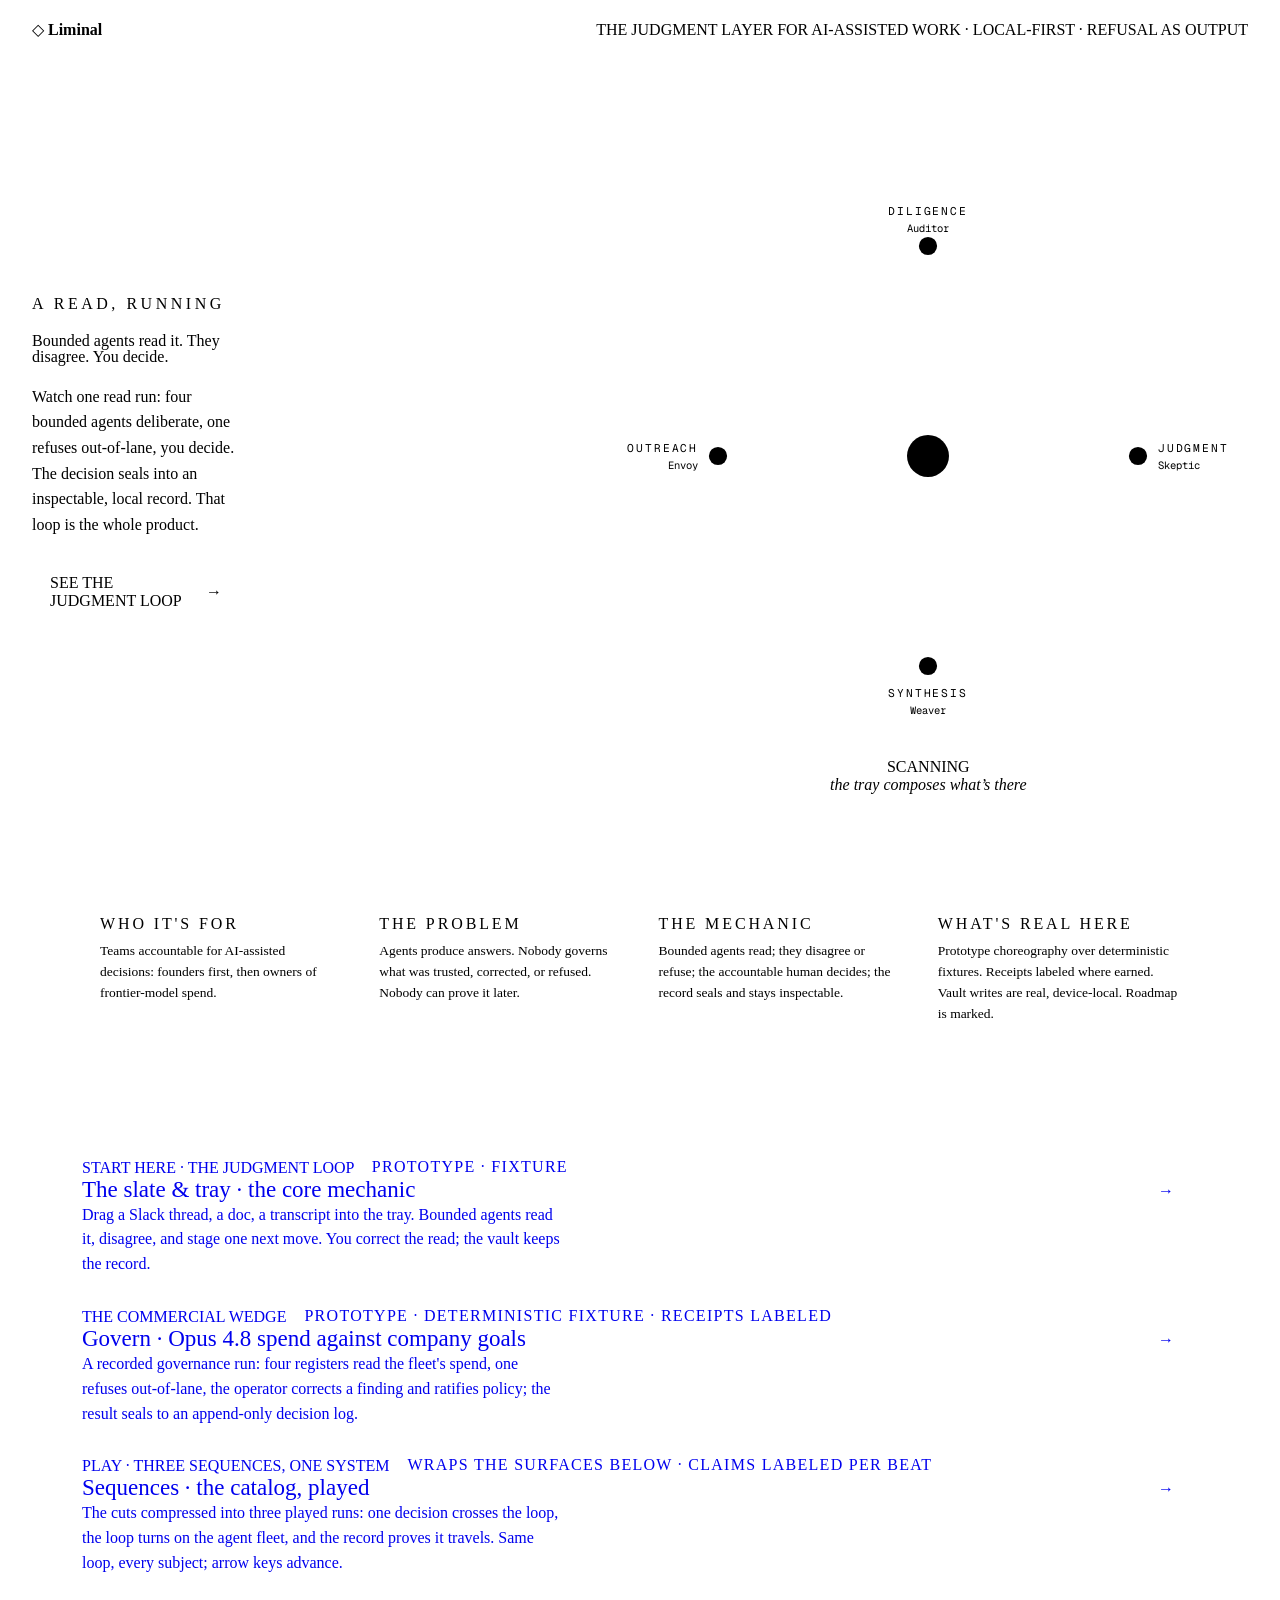
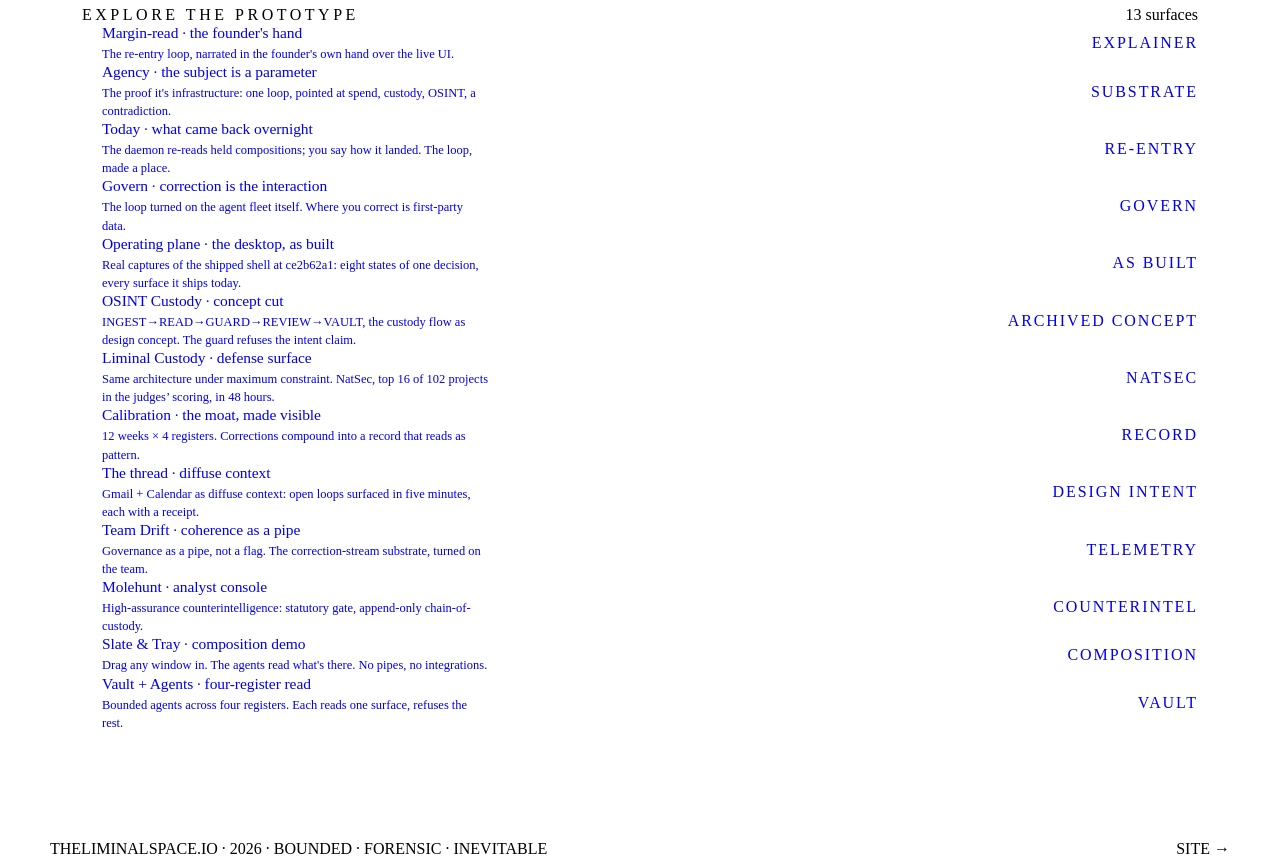
==== index.html @ f7d39002 "cut 12: the operating plane, as built (real desktop captures replace the sketch) Replaces the six-sc" ====
<!DOCTYPE html>
<html lang="en">
<head>
<meta charset="UTF-8">
<meta name="viewport" content="width=device-width, initial-scale=1.0">
<title>Liminal · The judgment layer for AI-assisted work</title>
<link rel="icon" href="data:image/svg+xml,%3Csvg xmlns='http://www.w3.org/2000/svg' viewBox='0 0 32 32'%3E%3Crect width='32' height='32' fill='%230b0b0d'/%3E%3Cpath d='M16 5 27 16 16 27 5 16Z' fill='none' stroke='%23c9c4bc' stroke-width='1.6'/%3E%3C/svg%3E">

<!-- Front door · C-led + A-catalog (2026-07-02)
     The hero IS the product's core mechanic: a live orbital where the registers
     deliberate a read, one refuses out-of-lane (spatial subtraction, E5), the
     rest converge, and the verdict seals in TWO beats. The vault artifact lands
     instantly (finality-as-transaction), then a separate stakes-scaled
     acknowledgment (the core-glow ceremony). That bifurcation is canon C1.
     A's hairline register-dot catalog gives the wayfinding below the fold.
     Real canon tokens + locked brand type stack. Full reduced-motion fallback. -->

<link rel="preconnect" href="https://fonts.googleapis.com">
<link rel="preconnect" href="https://fonts.gstatic.com" crossorigin>
<link href="https://fonts.googleapis.com/css2?family=Space+Grotesk:wght@300;400;500;600;700&family=Space+Mono:wght@400;700&family=Geist+Mono:wght@400;500&display=swap" rel="stylesheet">
<link rel="stylesheet" href="design-system/tokens/design-tokens.css">

<style>
  @font-face { font-family:'NinetiesHeadliner'; src:url('fonts/nineties-headliner.otf') format('opentype'); font-weight:700; font-display:swap; }
  @font-face { font-family:'PerfectlyNineties'; src:url('fonts/perfectly-nineties-light.otf') format('opentype'); font-weight:300; font-display:swap; }
  @font-face { font-family:'PerfectlyNineties'; src:url('fonts/perfectly-nineties-regular.otf') format('opentype'); font-weight:400; font-display:swap; }
  @font-face { font-family:'PerfectlyNineties'; src:url('fonts/PerfectlyNineties-Semibold.otf') format('opentype'); font-weight:600; font-display:swap; }
  /* Canon §5 spells these WITH spaces ("Nineties Headliner" / "Perfectly Nineties");
     this page only declared the unspaced forms, so dropping its local --display
     override would have fallen the front-door headline through to Georgia.
     Declared under both spellings so canon's chain resolves here. */
  @font-face { font-family:'Nineties Headliner'; src:url('fonts/nineties-headliner.otf') format('opentype'); font-weight:700; font-display:swap; }
  @font-face { font-family:'Perfectly Nineties'; src:url('fonts/perfectly-nineties-light.otf') format('opentype'); font-weight:300; font-display:swap; }
  @font-face { font-family:'Perfectly Nineties'; src:url('fonts/perfectly-nineties-regular.otf') format('opentype'); font-weight:400; font-display:swap; }
  @font-face { font-family:'Perfectly Nineties'; src:url('fonts/PerfectlyNineties-Semibold.otf') format('opentype'); font-weight:600; font-display:swap; }

  :root{
    /* surfaces + ink come straight from canon tokens (single-ink-source, 2026-07-29) */
    --hair: var(--frame-border); --hair-2: var(--card-border-2);
    /* Local type fork REMOVED 2026-07-29 (founder ruling: canon wins). This line
       pinned --sans to a SERIF and --mono to Geist Mono, overriding canon §5 on
       the most public page in the repo. The faces now come from
       design-system/tokens/design-tokens.css like every other surface. */
  }
  *,*::before,*::after{box-sizing:border-box;margin: 0;padding: 0}
  html{scroll-behavior:smooth}
  body{background:var(--bg);color:var(--text);font-family:var(--sans);-webkit-font-smoothing:antialiased;overflow-x:hidden}

  .top{display:flex;align-items:center;justify-content:space-between;padding: 20px 32px;position:relative;z-index:5}
  .top .n{font-family:var(--display);font-size: var(--fs-md);letter-spacing: var(--ls-app-normal)}.top .n b{color:var(--clarity)}
  .top .meta{font-family:var(--mono);font-size: var(--fs-eyebrow);letter-spacing: var(--ls-mono-sm);text-transform:uppercase;color:var(--text-faint)}

  /* HERO SCENE (C) */
  .hero{min-height:calc(100vh - 62px);display:grid;grid-template-columns:minmax(0,.92fr) minmax(0,1.08fr);gap: 32px;align-items:center;max-width:1280px;margin: 0 auto;padding: 0 32px 40px;position:relative}
  .thesis{max-width:26ch}
  .thesis .kick{font-family:var(--mono);font-size: var(--fs-mono-xs);letter-spacing: .22em;text-transform:uppercase;color:var(--clarity);margin-bottom: 20px}
  .thesis h1{font-family:var(--display);font-weight:400;font-size: clamp(var(--fs-check),3.5vw,44px);line-height:1.04;letter-spacing: var(--ls-app-neutral)}
  .thesis p{font-family:var(--sans);font-size: clamp(var(--fs-body),1.5vw,var(--fs-app-lg));line-height:1.6;color:var(--text-dim);margin-top: 18px;max-width:40ch}
  .thesis .cta{display:inline-flex;align-items:center;gap: 9px;margin-top: 26px;text-decoration:none;font-family:var(--mono);font-size: var(--fs-mono-xs);letter-spacing: var(--ls-mono-sm);text-transform:uppercase;color:var(--text);border:1px solid var(--hair-2);border-radius: var(--radius-pill);padding: 11px 18px;min-height:44px;transition:border-color .18s,background .18s}
  .thesis .cta:hover{border-color:var(--clarity);background:color-mix(in oklch,var(--clarity) 12%,transparent)}
  .thesis .cta .a{color:var(--clarity)}

  .orbit-wrap{position:relative;width:min(72vh,560px);aspect-ratio:1;justify-self:center;transform-style:preserve-3d;transition:transform .3s ease-out}
  svg.orbit{width:100%;height:100%;overflow:visible}
  .caption{position:absolute;left:50%;bottom:-58px;transform:translateX(-50%);text-align:center;width:100%;pointer-events:none}
  .caption .phase{font-family:var(--mono);font-size: var(--fs-mono-xs);letter-spacing: var(--ls-mono-lg);text-transform:uppercase;color:var(--text-dim);min-height:14px;transition:color .3s}
  .caption .line{font-family:var(--sans);font-style:italic;font-size: var(--fs-base);color:var(--text-mid);margin-top: var(--space-2);min-height:22px;transition:opacity .3s}
  /* bifurcated seal · beat 1 = the artifact, appears INSTANTLY (no transition) */
  .artifact{position:absolute;left:50%;top:calc(50% + 92px);transform:translateX(-50%);display:none;align-items:center;gap: var(--space-2);
            font-family:var(--mono);font-size: 9.5px;letter-spacing: .1em;color:var(--text-mid);
            background:var(--frame-bg-2);border:1px solid var(--hair-2);border-radius: 5px;padding: 7px 11px;white-space:nowrap;pointer-events:none}
  .artifact.show{display:inline-flex}
  .artifact .d{color:var(--clarity)}
  .artifact .h{color:var(--text-faint)}

  .agent-glyph{transition:opacity .4s, fill .4s}
  .refuse{opacity:0;transition:opacity .35s}
  @keyframes pulse{0%,100%{opacity:.35}50%{opacity:1}}
  .reading{animation:pulse 1.3s ease-in-out infinite}

  /* CATALOG (A) */
  .catalog{max-width:1180px;margin: 0 auto;padding: 5vh 32px 12vh;border-top:1px solid var(--hair)}
  .cat-head{display:flex;align-items:baseline;justify-content:space-between;margin: var(--space-2) 0 var(--space-app-1-5)}
  .cat-head .t{font-family:var(--mono);font-size: var(--fs-mono-xs);letter-spacing: .22em;text-transform:uppercase;color:var(--text-faint)}
  .cat-head .c{font-family:var(--mono);font-size: var(--fs-mono-xs);color:var(--text-faint)}
  .lead-card{margin: 14px 0 30px;border:1px solid var(--hair-2);border-radius: 9px;background:linear-gradient(180deg,color-mix(in oklch,var(--clarity) 7%,var(--frame-bg)),var(--frame-bg));padding: var(--space-app-5) 26px;display:block;text-decoration:none;position:relative;transition:border-color .18s,transform .18s}
  .lead-card:hover{border-color:color-mix(in oklch,var(--clarity) 55%,var(--hair-2));transform:translateY(-1px)}
  .lc-tag{font-family:var(--mono);font-size: var(--fs-eyebrow);letter-spacing: var(--ls-mono);text-transform:uppercase;color:var(--clarity)}
  .lc-title{font-family:var(--display);font-size: 23px;letter-spacing: var(--ls-app-normal);margin: var(--space-2) 0 var(--space-app-1-5)}
  .lc-desc{font-family:var(--sans);font-size: var(--fs-body);line-height:1.55;color:var(--text-mid);max-width:60ch}
  .lc-go{position:absolute;right:24px;top:24px;font-family:var(--mono);color:var(--clarity);font-size: var(--fs-base)}
  .idx{border-top:1px solid var(--hair)}
  .row{display:grid;grid-template-columns:20px 1fr auto;gap: var(--space-4);align-items:center;padding: 15px var(--space-app-1-5);border-bottom:1px solid var(--hair);text-decoration:none;transition:background .16s,padding-left .16s}
  .row:hover{background:var(--frame-bg);padding-left: var(--space-3)}
  .dot{width:7px;height:7px;border-radius: 50%;justify-self:center}
  .row .body{display:flex;flex-direction:column;gap: 3px}
  .row .body .t{font-family:var(--display);font-size: 15.5px;letter-spacing: -.005em;color:var(--text)}
  .row .body .d{font-family:var(--sans);font-size: 12.5px;line-height:1.45;color:var(--text-dim);max-width:62ch}
  .row .meta{font-family:var(--mono);font-size: var(--fs-eyebrow);letter-spacing: .12em;text-transform:uppercase;color:var(--text-faint);white-space:nowrap;text-align:right}
  .row:hover .meta{color:var(--text-mid)}

  footer{max-width:1180px;margin: 0 auto;padding: var(--space-app-5) 32px;border-top:1px solid var(--hair);display:flex;justify-content:space-between;font-family:var(--mono);font-size: var(--fs-eyebrow);letter-spacing: var(--ls-app-wider);text-transform:uppercase;color:var(--text-faint)}
  footer a{color:var(--text-faint);text-decoration:none}
  footer a:hover{color:var(--text-mid)}

  @media (prefers-reduced-motion:reduce){
    html{scroll-behavior:auto}
    .reading{animation:none;opacity:1}
    .orbit-wrap{transform:none!important}
  }
  /* orientation strip · 10-second read for a cold visitor */
  .orient{max-width:1116px;margin:0 auto 6vh;display:grid;grid-template-columns:repeat(4,1fr);gap:1px;background:var(--hair);border:1px solid var(--hair);border-radius:9px;overflow:hidden}
  @media (max-width:1180px){.orient{margin-left:32px;margin-right:32px}}
  .o-cell{background:var(--frame-bg);padding:18px 18px 20px;display:flex;flex-direction:column;gap:8px}
  .o-k{font-family:var(--mono);font-size:var(--fs-mono-xs);letter-spacing:.18em;text-transform:uppercase;color:var(--text-faint)}
  .o-v{font-size:13.5px;line-height:1.55;color:var(--text-mid)}
  .claim-chip{font-family:var(--mono);font-size:var(--fs-mono-xs);letter-spacing:.08em;text-transform:uppercase;color:var(--text-faint);border:1px solid var(--hair-2);border-radius:4px;padding:2px 6px;margin-left:8px;vertical-align:1px}
  @media (max-width:860px){
    .orient{grid-template-columns:1fr 1fr}
    .hero{grid-template-columns:1fr;gap: 26px;min-height:auto;padding-top: 6vh;padding-bottom: 9vh}
    .orbit-wrap{width:min(74vw,420px);order:2}
    .top .meta{display:none}
  }
  @media (max-width:600px){
    /* metas wrap under the title: the nowrap right column was pushing the
       page into 45px of horizontal scroll on phones */
    .row{grid-template-columns:16px 1fr;row-gap: 5px}
    .row .meta{grid-column:2;justify-self:start;text-align:left;white-space:normal}
  }
</style>
</head>
<body>
<div class="top">
  <span class="n">◇ <b>Liminal</b></span>
  <!-- POSITIONING · "AI-assisted work" here is DELIBERATE and differs from cut 01,
       which says "founders directing AI agents". Founder ruled 2026-08-20: keep both,
       they address different audiences. The front door takes cold traffic, where
       "agents" narrows the room to people who already run them; cut 01 is read by
       someone already inside the demo, where the specific framing lands harder.
       Do not "reconcile" these two lines in a consistency sweep, the divergence is
       the decision. See cuts/01-slate-tray.html for the matching note. -->
  <span class="meta">the judgment layer for AI-assisted work · local-first · refusal as output</span>
</div>

<section class="hero">
  <div class="thesis">
    <div class="kick">A read, running</div>
    <h1>Bounded agents read it. They disagree. You decide.</h1>
    <p>Watch one read run: four bounded agents deliberate, one refuses out-of-lane, you decide. The decision seals into an inspectable, local record. That loop is the whole product.</p>
    <a class="cta" href="cuts/01-slate-tray.html">See the judgment loop <span class="a">→</span></a>
  </div>

  <div class="orbit-wrap" id="wrap">
    <svg class="orbit" viewBox="0 0 400 400" id="svg">
      <circle cx="200" cy="200" r="150" fill="none" stroke="var(--hair)" stroke-width="1"/>
      <circle cx="200" cy="200" r="96" fill="none" stroke="var(--hair)" stroke-width="1" stroke-dasharray="2 5"/>
      <!-- statically SEALED: a no-JS capture carries the complete loop story;
           script re-runs the deliberation live (first-pass rule, 2026-07-29) -->
      <line class="refuse" id="refuseLine" x1="330" y1="200" x2="228" y2="200" stroke="var(--judgment)" stroke-width="1.4" fill="none" stroke-dasharray="3 4" opacity=".85"/>
      <!-- FRONT-DOOR CAST · Auditor / Skeptic / Weaver / Envoy.
           INTENTIONAL. Do not "correct" these to a roster: founder ruled
           2026-08-20: document, don't rename.

           These four are a front-door presentation cast and match no roster
           in this repo. Weaver and Envoy appear nowhere else in it. Skeptic
           is vocabulary retired 2026-05-12 (renamed from Operator/Skeptic in
           liminal-desktop to align with liminal-agents SPEC v0.6). Auditor is
           a real production name but sits in DILIGENCE here and in JUDGMENT
           in cuts/04-onboarding.html: the lanes genuinely disagree.

           Why it stays: the four POSITIONS are load-bearing (the four-register
           framing is claim-adjacent); the four NAMES are not. Renaming the
           occupants would touch claim-adjacent framing for a cosmetic gain.
           This is the same call ONTOLOGY_RECONCILIATION_2026-07-01.md §V3
           deferred as "a founder/content call": now settled for this surface.

           Rosters that ARE authoritative, and for what:
             lib/agency.js REGISTER_AGENTS: the 9 that cut 01's rail renders.
               Authoritative for that surface only; its own header calls it a
               presentation-layer demo cast, NOT an ontology claim.
             AGENCY_AGENTS (Analyst/SDR/Auditor/Forensic): production-real
               names, used where a surface needs them (cut 04, cut 05).
             liminal-agents-v1: the schema authority for agent ontology.
           Never cite a count from this file, or from agency.js, as an
           architecture claim. See docs/architecture/ONTOLOGY_RECONCILIATION_2026-07-01.md
           (2026-08-20 addendum). -->
      <g id="regs" font-family="Geist Mono, monospace">
        <circle class="agent-glyph" data-k="diligence" cx="200" cy="50"  r="6.5" fill="var(--diligence)"/>
        <text x="200" y="28"  text-anchor="middle" font-size="8"   letter-spacing="1.4" fill="var(--text-faint)">DILIGENCE</text>
        <text x="200" y="40"  text-anchor="middle" font-size="7.5" fill="var(--text-dim)">Auditor</text>
        <circle class="agent-glyph" data-k="judgment" cx="350" cy="200" r="6.5" fill="var(--judgment)"/>
        <text x="364" y="197" text-anchor="start" font-size="8"   letter-spacing="1.4" fill="var(--text-faint)">JUDGMENT</text>
        <text x="364" y="209" text-anchor="start" font-size="7.5" fill="var(--text-dim)">Skeptic</text>
        <circle class="agent-glyph" data-k="synthesis" cx="200" cy="350" r="6.5" fill="var(--synthesis)"/>
        <text x="200" y="372" text-anchor="middle" font-size="8"   letter-spacing="1.4" fill="var(--text-faint)">SYNTHESIS</text>
        <text x="200" y="384" text-anchor="middle" font-size="7.5" fill="var(--text-dim)">Weaver</text>
        <circle class="agent-glyph" data-k="outreach" cx="50"  cy="200" r="6.5" fill="var(--outreach)"/>
        <text x="36"  y="197" text-anchor="end" font-size="8"   letter-spacing="1.4" fill="var(--text-faint)">OUTREACH</text>
        <text x="36"  y="209" text-anchor="end" font-size="7.5" fill="var(--text-dim)">Envoy</text>
      </g>
      <radialGradient id="core" cx="50%" cy="50%" r="50%">
        <stop id="c0" offset="0%" stop-color="var(--clarity)" stop-opacity=".5"/>
        <stop id="c1" offset="100%" stop-color="var(--clarity)" stop-opacity="0"/>
      </radialGradient>
      <circle id="glow" cx="200" cy="200" r="46" fill="url(#core)"/>
      <circle id="orb" cx="200" cy="200" r="15" fill="var(--frame-bg)" stroke="var(--clarity)" stroke-width="1.4" style="transition:stroke .5s"/>
      <text id="diamond" x="200" y="205" text-anchor="middle" font-size="15" fill="var(--clarity)" font-family="Geist Mono, monospace" style="transition:fill .5s">◇</text>
    </svg>
    <div class="artifact show" id="artifact"><span class="d">◇</span> sealed · packet in the vault</div>
    <div class="caption"><div class="phase" id="phase">sealed</div><div class="line" id="line">the record stays inspectable</div></div>
  </div>
</section>

<section class="orient">
  <div class="o-cell"><span class="o-k">Who it's for</span><span class="o-v">Teams accountable for AI-assisted decisions: founders first, then owners of frontier-model spend.</span></div>
  <div class="o-cell"><span class="o-k">The problem</span><span class="o-v">Agents produce answers. Nobody governs what was trusted, corrected, or refused. Nobody can prove it later.</span></div>
  <div class="o-cell"><span class="o-k">The mechanic</span><span class="o-v">Bounded agents read; they disagree or refuse; the accountable human decides; the record seals and stays inspectable.</span></div>
  <div class="o-cell"><span class="o-k">What's real here</span><span class="o-v">Prototype choreography over deterministic fixtures. Receipts labeled where earned. Vault writes are real, device-local. Roadmap is marked.</span></div>
</section>

<section class="catalog">
  <a class="lead-card" href="cuts/01-slate-tray.html">
    <span class="lc-tag">Start here · the judgment loop <span class="claim-chip">prototype · fixture</span></span>
    <div class="lc-title">The slate &amp; tray · the core mechanic</div>
    <p class="lc-desc">Drag a Slack thread, a doc, a transcript into the tray. Bounded agents read it, disagree, and stage one next move. You correct the read; the vault keeps the record.</p>
    <span class="lc-go">→</span>
  </a>
  <a class="lead-card" href="cuts/11-govern.html?subject=spend&amp;beat=loop&amp;run=govern-run.json">
    <span class="lc-tag">The commercial wedge <span class="claim-chip">prototype · deterministic fixture · receipts labeled</span></span>
    <div class="lc-title">Govern · Opus 4.8 spend against company goals</div>
    <p class="lc-desc">A recorded governance run: four registers read the fleet's spend, one refuses out-of-lane, the operator corrects a finding and ratifies policy; the result seals to an append-only decision log.</p>
    <span class="lc-go">→</span>
  </a>
  <a class="lead-card" href="cuts/_sequences.html">
    <span class="lc-tag">Play · three sequences, one system <span class="claim-chip">wraps the surfaces below · claims labeled per beat</span></span>
    <div class="lc-title">Sequences · the catalog, played</div>
    <p class="lc-desc">The cuts compressed into three played runs: one decision crosses the loop, the loop turns on the agent fleet, and the record proves it travels. Same loop, every subject; arrow keys advance.</p>
    <span class="lc-go">→</span>
  </a>
  <!-- COUNT · "N surfaces" must equal the number of .row entries below it.
       This is a hand-maintained cardinal next to the list it describes, which is
       exactly the shape that produced the wrong agent count (#90/#93/#100) and the
       phantom-name block (#101): a number a later editor trusts instead of counting.
       If you add or remove a row, change this. Verify by counting the <a> entries
       inside the .idx block directly below: and note that a grep for the row
       pattern also matches any comment quoting it, this one included, so count the
       anchors rather than trusting a raw match total. -->
  <div class="cat-head"><span class="t">Explore the prototype</span><span class="c">13 surfaces</span></div>
  <div class="idx">
    <a class="row" href="cuts/06-margin-read.html"><span class="dot" style="background:var(--diligence)"></span><span class="body"><span class="t">Margin-read · the founder's hand</span><span class="d">The re-entry loop, narrated in the founder's own hand over the live UI.</span></span><span class="meta">explainer</span></a>
    <a class="row" href="cuts/00-agency.html"><span class="dot" style="background:var(--diligence)"></span><span class="body"><span class="t">Agency · the subject is a parameter</span><span class="d">The proof it's infrastructure: one loop, pointed at spend, custody, OSINT, a contradiction.</span></span><span class="meta">substrate</span></a>
    <a class="row" href="cuts/10-today.html"><span class="dot" style="background:var(--outreach)"></span><span class="body"><span class="t">Today · what came back overnight</span><span class="d">The daemon re-reads held compositions; you say how it landed. The loop, made a place.</span></span><span class="meta">re-entry</span></a>
    <a class="row" href="cuts/11-govern.html"><span class="dot" style="background:var(--judgment)"></span><span class="body"><span class="t">Govern · correction is the interaction</span><span class="d">The loop turned on the agent fleet itself. Where you correct is first-party data.</span></span><span class="meta">govern</span></a>
    <a class="row" href="cuts/12-operating-plane.html"><span class="dot" style="background:var(--synthesis)"></span><span class="body"><span class="t">Operating plane · the desktop, as built</span><span class="d">Real captures of the shipped shell at ce2b62a1: eight states of one decision, every surface it ships today.</span></span><span class="meta">as built</span></a>
    <a class="row" href="cuts/09-osint-custody.html"><span class="dot" style="background:var(--alarm)"></span><span class="body"><span class="t">OSINT Custody · concept cut</span><span class="d">INGEST→READ→GUARD→REVIEW→VAULT, the custody flow as design concept. The guard refuses the intent claim.</span></span><span class="meta">archived concept</span></a>
    <a class="row" href="cuts/08-liminal-custody.html"><span class="dot" style="background:var(--alarm)"></span><span class="body"><span class="t">Liminal Custody · defense surface</span><span class="d">Same architecture under maximum constraint. NatSec, top 16 of 102 projects in the judges’ scoring, in 48 hours.</span></span><span class="meta">natsec</span></a>
    <a class="row" href="cuts/03-calibration.html"><span class="dot" style="background:var(--synthesis)"></span><span class="body"><span class="t">Calibration · the moat, made visible</span><span class="d">12 weeks × 4 registers. Corrections compound into a record that reads as pattern.</span></span><span class="meta">record</span></a>
    <a class="row" href="cuts/thread/index.html"><span class="dot" style="background:var(--outreach)"></span><span class="body"><span class="t">The thread · diffuse context</span><span class="d">Gmail + Calendar as diffuse context: open loops surfaced in five minutes, each with a receipt.</span></span><span class="meta">design intent</span></a>
    <a class="row" href="team-drift/index.html"><span class="dot" style="background:var(--judgment)"></span><span class="body"><span class="t">Team Drift · coherence as a pipe</span><span class="d">Governance as a pipe, not a flag. The correction-stream substrate, turned on the team.</span></span><span class="meta">telemetry</span></a>
    <a class="row" href="molehunt/index.html"><span class="dot" style="background:var(--alarm)"></span><span class="body"><span class="t">Molehunt · analyst console</span><span class="d">High-assurance counterintelligence: statutory gate, append-only chain-of-custody.</span></span><span class="meta">counterintel</span></a>
    <a class="row" href="embed-slate-tray-demo.html"><span class="dot" style="background:var(--diligence)"></span><span class="body"><span class="t">Slate &amp; Tray · composition demo</span><span class="d">Drag any window in. The agents read what's there. No pipes, no integrations.</span></span><span class="meta">composition</span></a>
    <a class="row" href="embed-vault-demo.html"><span class="dot" style="background:var(--diligence)"></span><span class="body"><span class="t">Vault + Agents · four-register read</span><span class="d">Bounded agents across four registers. Each reads one surface, refuses the rest.</span></span><span class="meta">vault</span></a>
  </div>
</section>

<footer><span>theliminalspace.io · 2026 · bounded · forensic · inevitable</span><a href="https://theliminalspace.io">site →</a></footer>

<script>

  (function(){
    /* The orbital ships sealed in static markup (first-pass rule); with script
       and motion allowed, the cycle unseals and re-runs the deliberation. */
    const phase=document.getElementById('phase'),line=document.getElementById('line'),
          orb=document.getElementById('orb'),diamond=document.getElementById('diamond'),
          refuse=document.getElementById('refuseLine'),artifact=document.getElementById('artifact'),
          glyphs=[...document.querySelectorAll('.agent-glyph')],
          c0=document.getElementById('c0'),c1=document.getElementById('c1');
    const reduce=matchMedia('(prefers-reduced-motion: reduce)').matches;
    if(reduce)return; /* static markup is already the sealed state */
    const set=(p,l)=>{phase.textContent=p;line.textContent=l;};
    const gset=o=>{c0.setAttribute('stop-opacity',o);c1.setAttribute('stop-opacity',0);};
    // canon C1 is BIFURCATED: the artifact is a transaction (instant), the glow is a ceremony (animated).
    function artifactInstant(){artifact.classList.add('show');}           // beat 1 · finality-as-transaction
    function glowCeremony(){orb.setAttribute('stroke','var(--clarity)');diamond.setAttribute('fill','var(--clarity)');gset(.5);} // beat 2 · acknowledgment
    function unseal(){artifact.classList.remove('show');refuse.style.opacity=0;gset(0);orb.setAttribute('stroke','var(--text-dim)');diamond.setAttribute('fill','var(--text-mid)');}
    const steps=[
      {t:400, f:()=>{unseal();set('scanning','the tray composes what’s there');glyphs.forEach(x=>x.classList.add('reading'));}},
      {t:1800,f:()=>set('reading','four registers take the read')},
      {t:3200,f:()=>{set('refusal','Skeptic: “not my ground · ask Diligence”');refuse.style.opacity=.9;const j=glyphs.find(x=>x.dataset.k==='judgment');j.classList.remove('reading');j.style.opacity=.28;}},
      {t:4800,f:()=>{set('converging','the read resolves');glyphs.forEach(x=>{x.classList.remove('reading');x.style.opacity=1;});}},
      // ── canon C1, split into two beats ──
      {t:5900,f:()=>{set('sealed · vault','the packet lands instantly');artifactInstant();}},   // beat 1 · transaction (no anim)
      {t:6550,f:()=>{set('acknowledged','the read is witnessed');glowCeremony();}},                // beat 2 · ceremony (glow rises)
      {t:8400,f:()=>{unseal();glyphs.forEach(x=>{x.style.opacity='';});}}
    ];
    let timers=[],running=false;
    function cycle(){timers.forEach(clearTimeout);timers=steps.map(s=>setTimeout(s.f,s.t));timers.push(setTimeout(cycle,8900));}
    const wrap=document.getElementById('wrap');
    new IntersectionObserver((es)=>{es.forEach(e=>{
      if(e.isIntersecting&&!running){running=true;cycle();}
      else if(!e.isIntersecting&&running){running=false;timers.forEach(clearTimeout);}
    })},{threshold:.35}).observe(wrap);
    addEventListener('mousemove',e=>{if(reduce)return;const rx=(e.clientY/innerHeight-.5)*-5,ry=(e.clientX/innerWidth-.5)*5;wrap.style.transform=`rotateX(${rx}deg) rotateY(${ry}deg)`;},{passive:true});
  })();
</script>
</body>
</html>
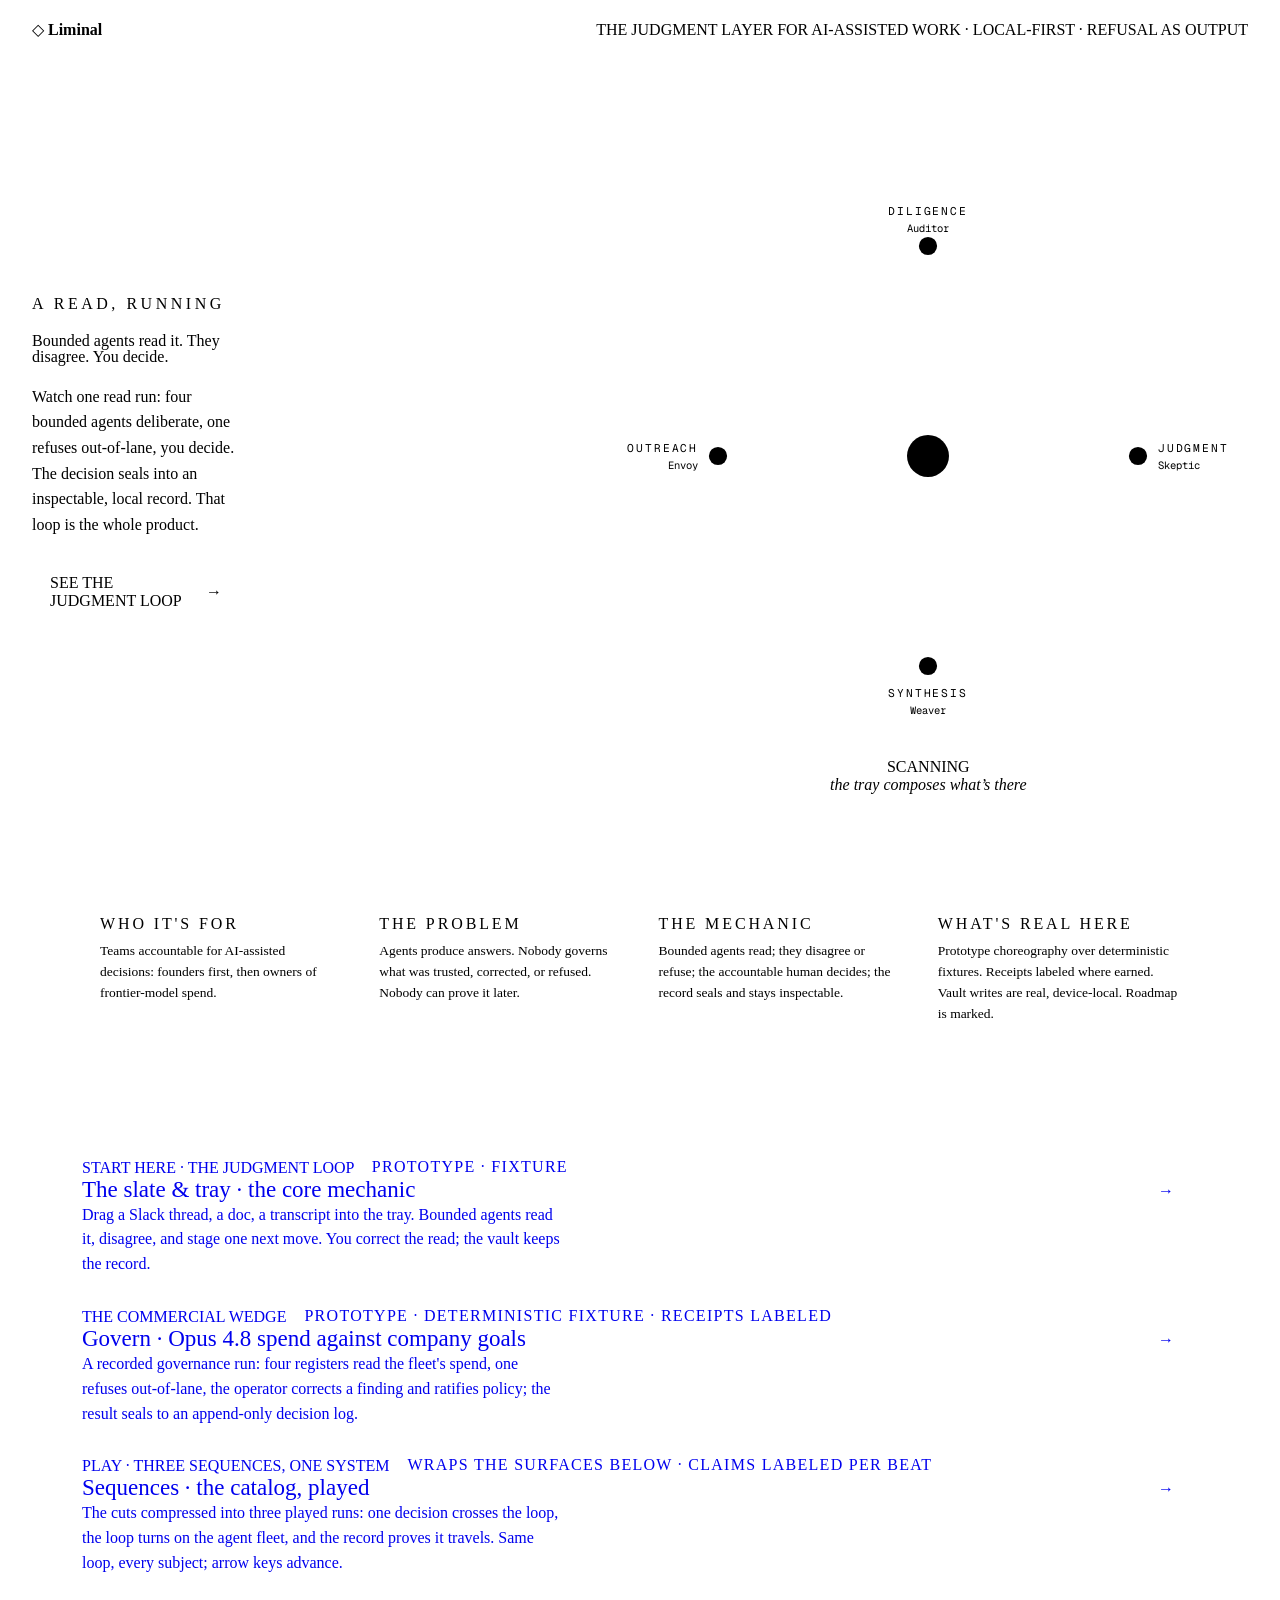
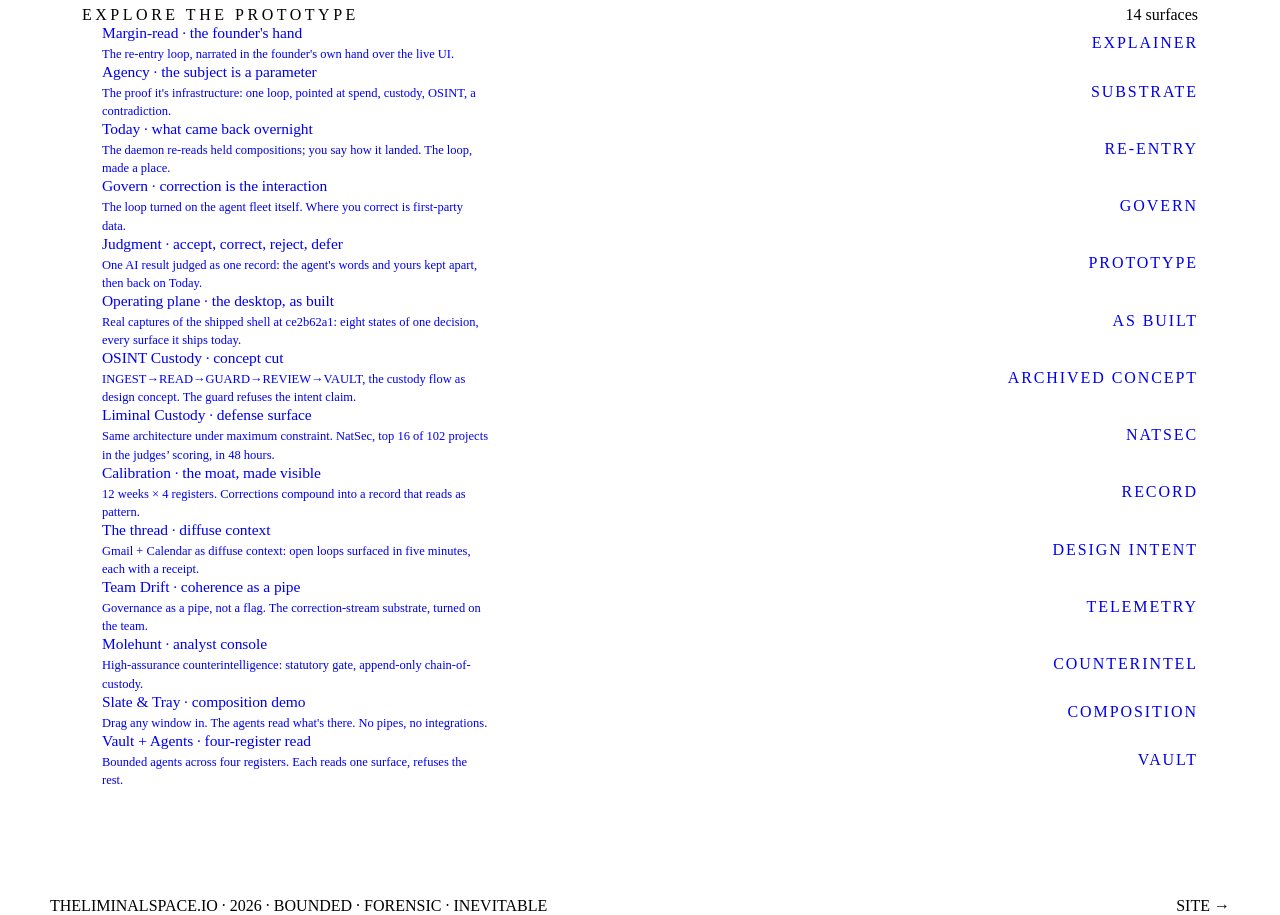
==== commit 0c7b6b6a: "Merge main into cut 13 (#131): resolve index.html catalog conflict Both sides edited the same catalo" ====
--- a/index.html
+++ b/index.html
@@ -245,12 +245,13 @@
        inside the .idx block directly below: and note that a grep for the row
        pattern also matches any comment quoting it, this one included, so count the
        anchors rather than trusting a raw match total. -->
-  <div class="cat-head"><span class="t">Explore the prototype</span><span class="c">13 surfaces</span></div>
+  <div class="cat-head"><span class="t">Explore the prototype</span><span class="c">14 surfaces</span></div>
   <div class="idx">
     <a class="row" href="cuts/06-margin-read.html"><span class="dot" style="background:var(--diligence)"></span><span class="body"><span class="t">Margin-read · the founder's hand</span><span class="d">The re-entry loop, narrated in the founder's own hand over the live UI.</span></span><span class="meta">explainer</span></a>
     <a class="row" href="cuts/00-agency.html"><span class="dot" style="background:var(--diligence)"></span><span class="body"><span class="t">Agency · the subject is a parameter</span><span class="d">The proof it's infrastructure: one loop, pointed at spend, custody, OSINT, a contradiction.</span></span><span class="meta">substrate</span></a>
     <a class="row" href="cuts/10-today.html"><span class="dot" style="background:var(--outreach)"></span><span class="body"><span class="t">Today · what came back overnight</span><span class="d">The daemon re-reads held compositions; you say how it landed. The loop, made a place.</span></span><span class="meta">re-entry</span></a>
     <a class="row" href="cuts/11-govern.html"><span class="dot" style="background:var(--judgment)"></span><span class="body"><span class="t">Govern · correction is the interaction</span><span class="d">The loop turned on the agent fleet itself. Where you correct is first-party data.</span></span><span class="meta">govern</span></a>
+    <a class="row" href="cuts/13-judgment.html"><span class="dot" style="background:var(--judgment)"></span><span class="body"><span class="t">Judgment · accept, correct, reject, defer</span><span class="d">One AI result judged as one record: the agent's words and yours kept apart, then back on Today.</span></span><span class="meta">prototype</span></a>
     <a class="row" href="cuts/12-operating-plane.html"><span class="dot" style="background:var(--synthesis)"></span><span class="body"><span class="t">Operating plane · the desktop, as built</span><span class="d">Real captures of the shipped shell at ce2b62a1: eight states of one decision, every surface it ships today.</span></span><span class="meta">as built</span></a>
     <a class="row" href="cuts/09-osint-custody.html"><span class="dot" style="background:var(--alarm)"></span><span class="body"><span class="t">OSINT Custody · concept cut</span><span class="d">INGEST→READ→GUARD→REVIEW→VAULT, the custody flow as design concept. The guard refuses the intent claim.</span></span><span class="meta">archived concept</span></a>
     <a class="row" href="cuts/08-liminal-custody.html"><span class="dot" style="background:var(--alarm)"></span><span class="body"><span class="t">Liminal Custody · defense surface</span><span class="d">Same architecture under maximum constraint. NatSec, top 16 of 102 projects in the judges’ scoring, in 48 hours.</span></span><span class="meta">natsec</span></a>
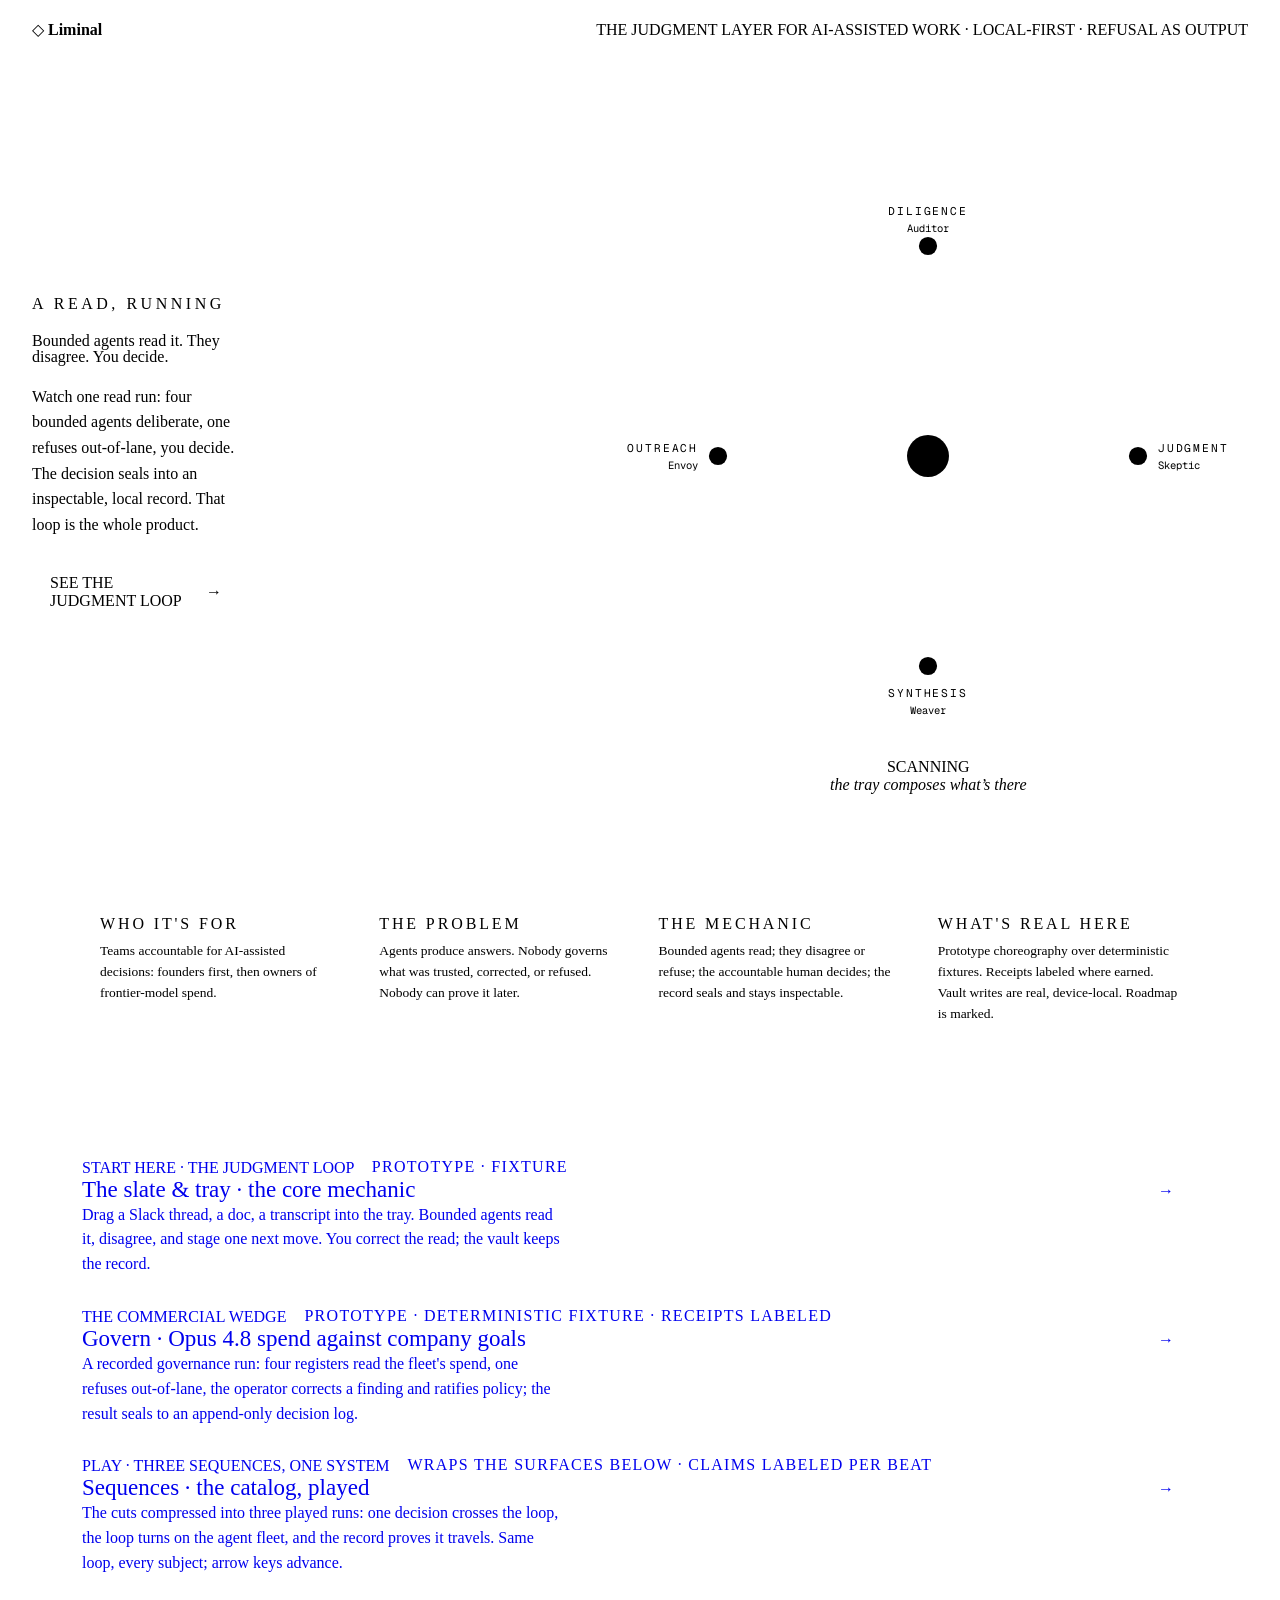
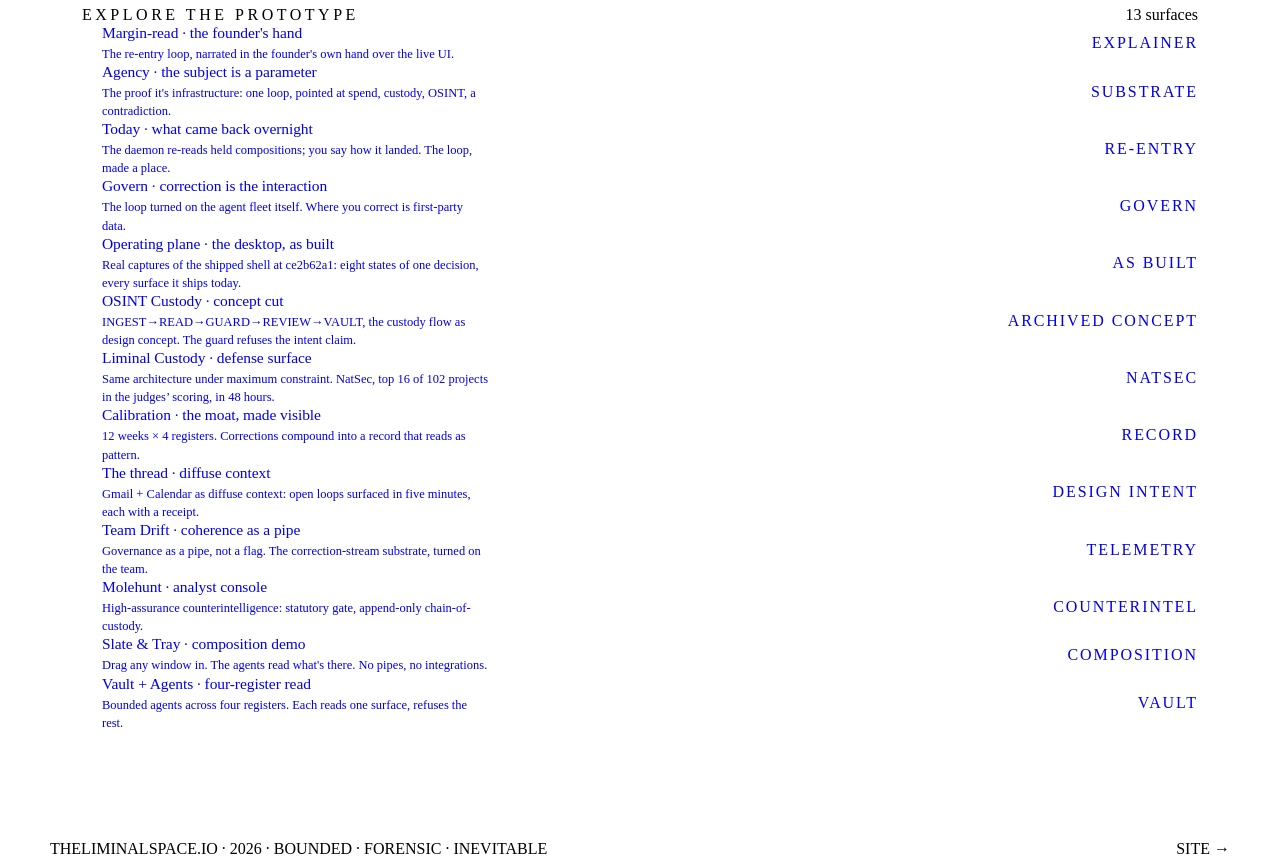
==== commit 336c78fe: "Merge origin/main into hf-2026/scenario-fixture Conflict in cuts/cut-status.json only: takes main's " ====
--- a/index.html
+++ b/index.html
@@ -245,13 +245,12 @@
        inside the .idx block directly below: and note that a grep for the row
        pattern also matches any comment quoting it, this one included, so count the
        anchors rather than trusting a raw match total. -->
-  <div class="cat-head"><span class="t">Explore the prototype</span><span class="c">14 surfaces</span></div>
+  <div class="cat-head"><span class="t">Explore the prototype</span><span class="c">13 surfaces</span></div>
   <div class="idx">
     <a class="row" href="cuts/06-margin-read.html"><span class="dot" style="background:var(--diligence)"></span><span class="body"><span class="t">Margin-read · the founder's hand</span><span class="d">The re-entry loop, narrated in the founder's own hand over the live UI.</span></span><span class="meta">explainer</span></a>
     <a class="row" href="cuts/00-agency.html"><span class="dot" style="background:var(--diligence)"></span><span class="body"><span class="t">Agency · the subject is a parameter</span><span class="d">The proof it's infrastructure: one loop, pointed at spend, custody, OSINT, a contradiction.</span></span><span class="meta">substrate</span></a>
     <a class="row" href="cuts/10-today.html"><span class="dot" style="background:var(--outreach)"></span><span class="body"><span class="t">Today · what came back overnight</span><span class="d">The daemon re-reads held compositions; you say how it landed. The loop, made a place.</span></span><span class="meta">re-entry</span></a>
     <a class="row" href="cuts/11-govern.html"><span class="dot" style="background:var(--judgment)"></span><span class="body"><span class="t">Govern · correction is the interaction</span><span class="d">The loop turned on the agent fleet itself. Where you correct is first-party data.</span></span><span class="meta">govern</span></a>
-    <a class="row" href="cuts/13-judgment.html"><span class="dot" style="background:var(--judgment)"></span><span class="body"><span class="t">Judgment · accept, correct, reject, defer</span><span class="d">One AI result judged as one record: the agent's words and yours kept apart, then back on Today.</span></span><span class="meta">prototype</span></a>
     <a class="row" href="cuts/12-operating-plane.html"><span class="dot" style="background:var(--synthesis)"></span><span class="body"><span class="t">Operating plane · the desktop, as built</span><span class="d">Real captures of the shipped shell at ce2b62a1: eight states of one decision, every surface it ships today.</span></span><span class="meta">as built</span></a>
     <a class="row" href="cuts/09-osint-custody.html"><span class="dot" style="background:var(--alarm)"></span><span class="body"><span class="t">OSINT Custody · concept cut</span><span class="d">INGEST→READ→GUARD→REVIEW→VAULT, the custody flow as design concept. The guard refuses the intent claim.</span></span><span class="meta">archived concept</span></a>
     <a class="row" href="cuts/08-liminal-custody.html"><span class="dot" style="background:var(--alarm)"></span><span class="body"><span class="t">Liminal Custody · defense surface</span><span class="d">Same architecture under maximum constraint. NatSec, top 16 of 102 projects in the judges’ scoring, in 48 hours.</span></span><span class="meta">natsec</span></a>
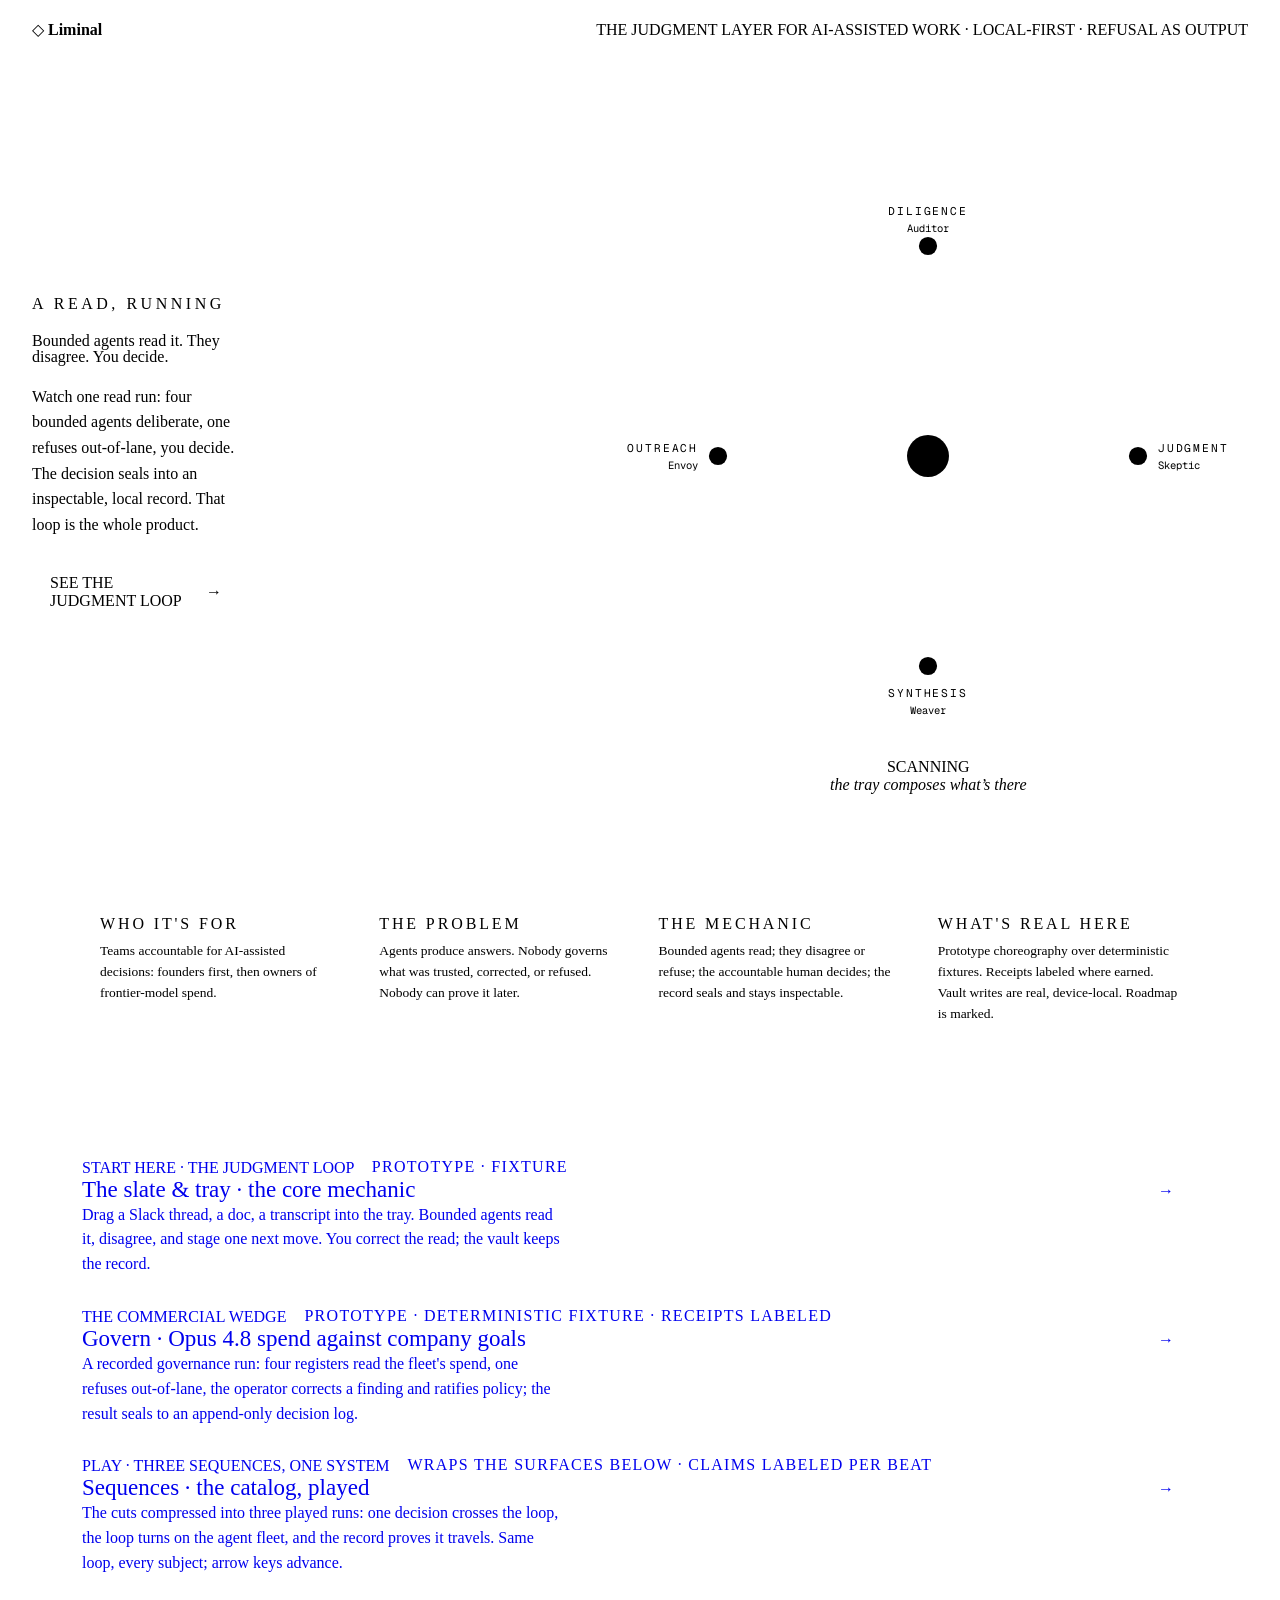
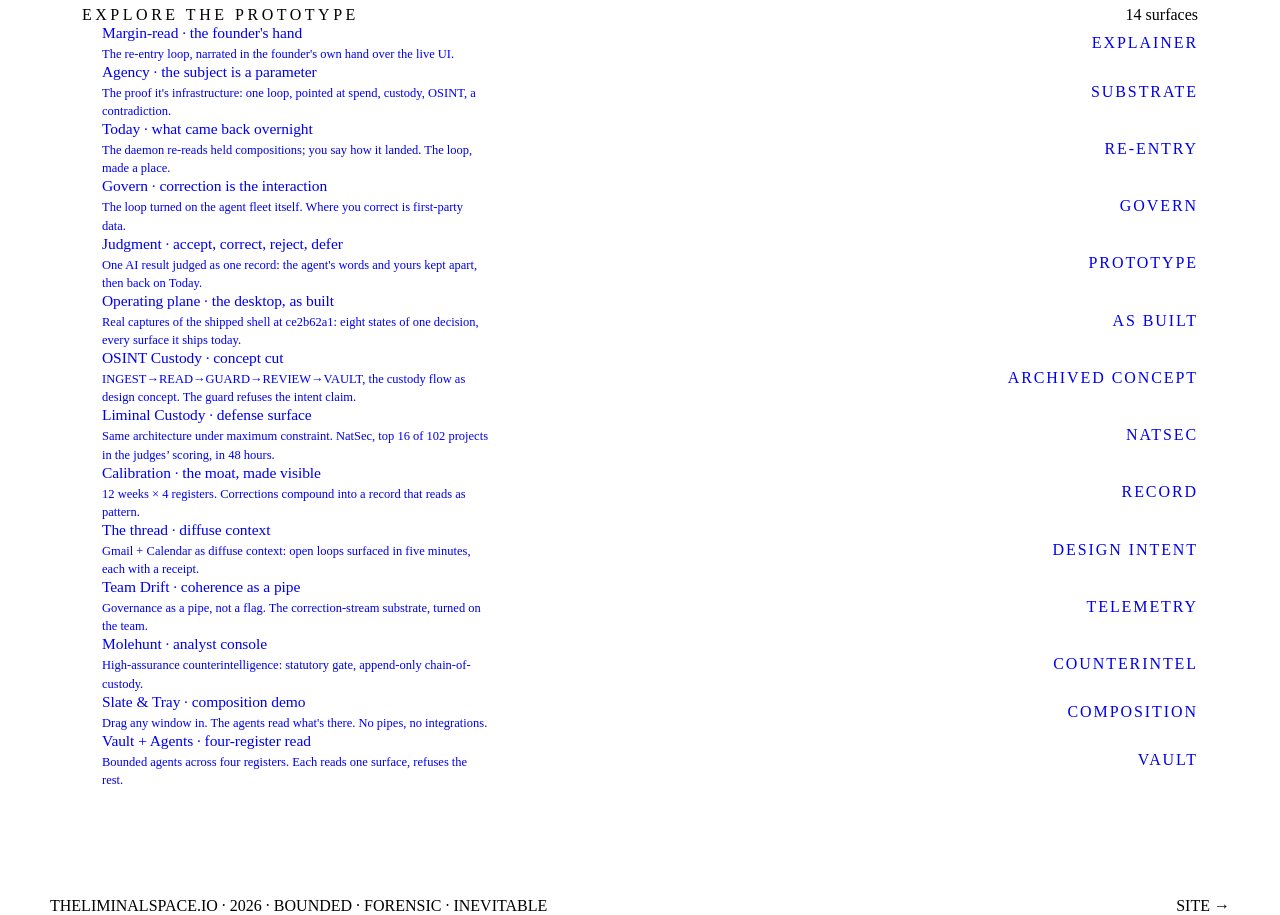
==== commit cd415069: "Merge pull request #131 from liminalshruti/claude/dreamy-heisenberg-fx3l3t Founder override 2026-10-" ====
--- a/index.html
+++ b/index.html
@@ -245,12 +245,13 @@
        inside the .idx block directly below: and note that a grep for the row
        pattern also matches any comment quoting it, this one included, so count the
        anchors rather than trusting a raw match total. -->
-  <div class="cat-head"><span class="t">Explore the prototype</span><span class="c">13 surfaces</span></div>
+  <div class="cat-head"><span class="t">Explore the prototype</span><span class="c">14 surfaces</span></div>
   <div class="idx">
     <a class="row" href="cuts/06-margin-read.html"><span class="dot" style="background:var(--diligence)"></span><span class="body"><span class="t">Margin-read · the founder's hand</span><span class="d">The re-entry loop, narrated in the founder's own hand over the live UI.</span></span><span class="meta">explainer</span></a>
     <a class="row" href="cuts/00-agency.html"><span class="dot" style="background:var(--diligence)"></span><span class="body"><span class="t">Agency · the subject is a parameter</span><span class="d">The proof it's infrastructure: one loop, pointed at spend, custody, OSINT, a contradiction.</span></span><span class="meta">substrate</span></a>
     <a class="row" href="cuts/10-today.html"><span class="dot" style="background:var(--outreach)"></span><span class="body"><span class="t">Today · what came back overnight</span><span class="d">The daemon re-reads held compositions; you say how it landed. The loop, made a place.</span></span><span class="meta">re-entry</span></a>
     <a class="row" href="cuts/11-govern.html"><span class="dot" style="background:var(--judgment)"></span><span class="body"><span class="t">Govern · correction is the interaction</span><span class="d">The loop turned on the agent fleet itself. Where you correct is first-party data.</span></span><span class="meta">govern</span></a>
+    <a class="row" href="cuts/13-judgment.html"><span class="dot" style="background:var(--judgment)"></span><span class="body"><span class="t">Judgment · accept, correct, reject, defer</span><span class="d">One AI result judged as one record: the agent's words and yours kept apart, then back on Today.</span></span><span class="meta">prototype</span></a>
     <a class="row" href="cuts/12-operating-plane.html"><span class="dot" style="background:var(--synthesis)"></span><span class="body"><span class="t">Operating plane · the desktop, as built</span><span class="d">Real captures of the shipped shell at ce2b62a1: eight states of one decision, every surface it ships today.</span></span><span class="meta">as built</span></a>
     <a class="row" href="cuts/09-osint-custody.html"><span class="dot" style="background:var(--alarm)"></span><span class="body"><span class="t">OSINT Custody · concept cut</span><span class="d">INGEST→READ→GUARD→REVIEW→VAULT, the custody flow as design concept. The guard refuses the intent claim.</span></span><span class="meta">archived concept</span></a>
     <a class="row" href="cuts/08-liminal-custody.html"><span class="dot" style="background:var(--alarm)"></span><span class="body"><span class="t">Liminal Custody · defense surface</span><span class="d">Same architecture under maximum constraint. NatSec, top 16 of 102 projects in the judges’ scoring, in 48 hours.</span></span><span class="meta">natsec</span></a>
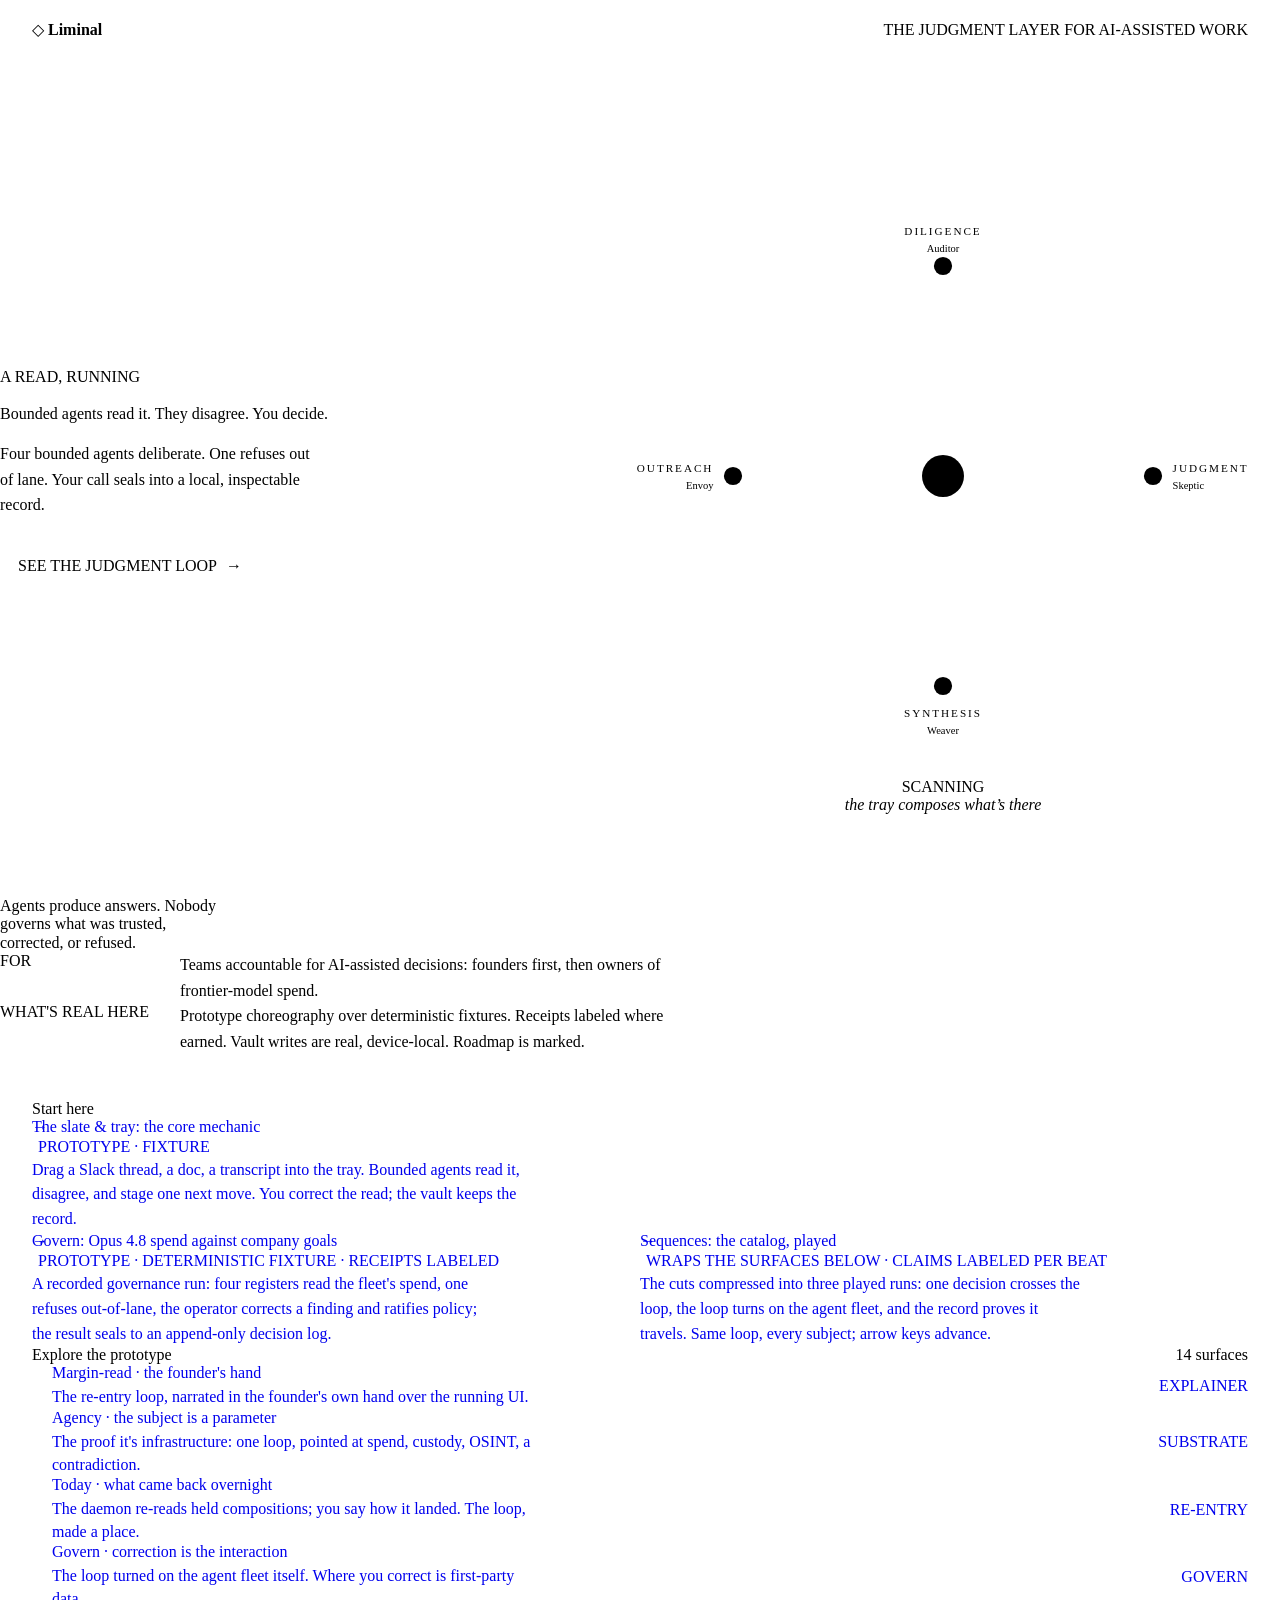
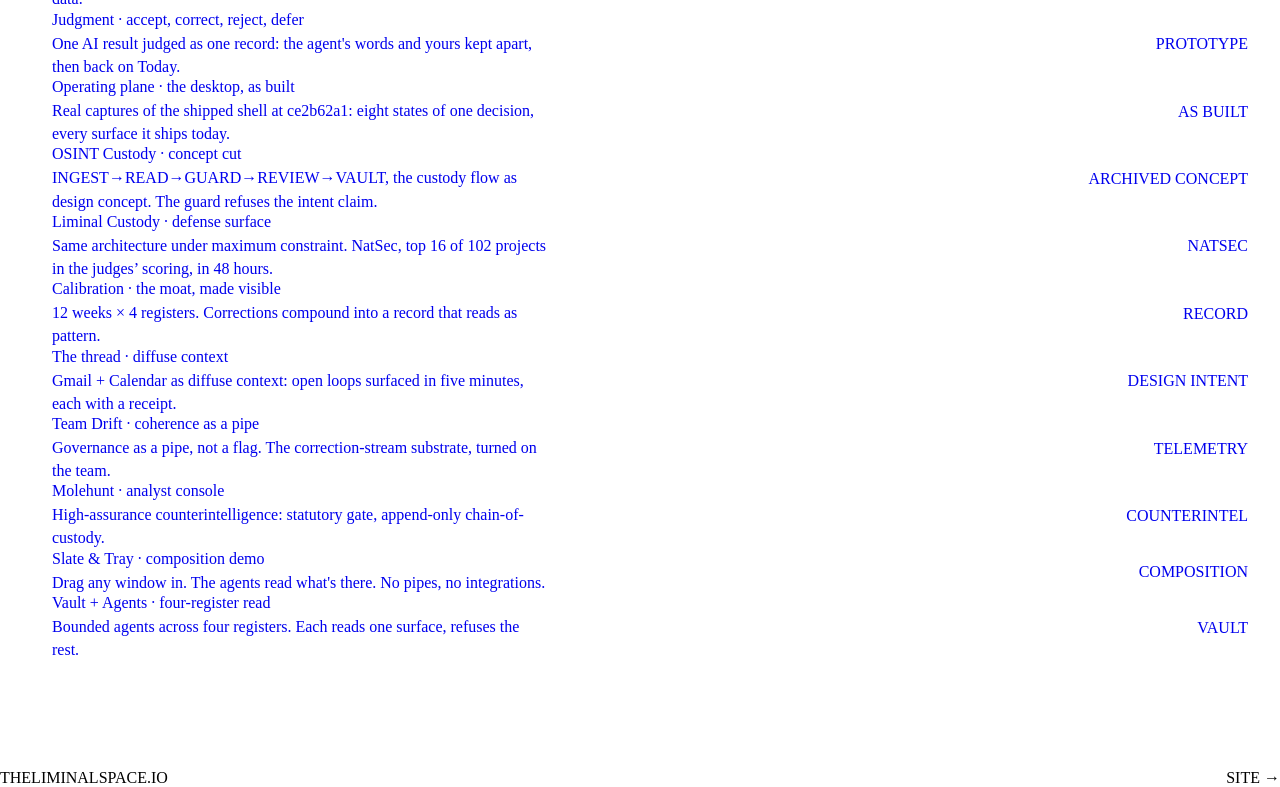
==== commit f14ea4e9: "front door: taste pass: recompose the orientation and start-here sections, bind to canon tokens Reco" ====
--- a/index.html
+++ b/index.html
@@ -4,7 +4,7 @@
 <meta charset="UTF-8">
 <meta name="viewport" content="width=device-width, initial-scale=1.0">
 <title>Liminal · The judgment layer for AI-assisted work</title>
-<link rel="icon" href="data:image/svg+xml,%3Csvg xmlns='http://www.w3.org/2000/svg' viewBox='0 0 32 32'%3E%3Crect width='32' height='32' fill='%230b0b0d'/%3E%3Cpath d='M16 5 27 16 16 27 5 16Z' fill='none' stroke='%23c9c4bc' stroke-width='1.6'/%3E%3C/svg%3E">
+<link rel="icon" href="data:image/svg+xml,%3Csvg xmlns='http://www.w3.org/2000/svg' viewBox='0 0 32 32'%3E%3Crect width='32' height='32' fill='%230A0A0B'/%3E%3Cpath d='M16 5 27 16 16 27 5 16Z' fill='none' stroke='%23C9C5BD' stroke-width='1.6'/%3E%3C/svg%3E">
 
 <!-- Front door · C-led + A-catalog (2026-07-02)
      The hero IS the product's core mechanic: a live orbital where the registers
@@ -17,7 +17,7 @@
 
 <link rel="preconnect" href="https://fonts.googleapis.com">
 <link rel="preconnect" href="https://fonts.gstatic.com" crossorigin>
-<link href="https://fonts.googleapis.com/css2?family=Space+Grotesk:wght@300;400;500;600;700&family=Space+Mono:wght@400;700&family=Geist+Mono:wght@400;500&display=swap" rel="stylesheet">
+<link href="https://fonts.googleapis.com/css2?family=Space+Grotesk:wght@300;400;500;600;700&family=Space+Mono:wght@400;700&display=swap" rel="stylesheet">
 <link rel="stylesheet" href="design-system/tokens/design-tokens.css">
 
 <style>
@@ -47,28 +47,30 @@
   body{background:var(--bg);color:var(--text);font-family:var(--sans);-webkit-font-smoothing:antialiased;overflow-x:hidden}
 
   .top{display:flex;align-items:center;justify-content:space-between;padding: 20px 32px;position:relative;z-index:5}
-  .top .n{font-family:var(--display);font-size: var(--fs-md);letter-spacing: var(--ls-app-normal)}.top .n b{color:var(--clarity)}
+  .top .n{font-family:var(--display);font-size: var(--fs-md);letter-spacing: var(--ls-app-normal)}.top .n b{color:var(--judgment)}
   .top .meta{font-family:var(--mono);font-size: var(--fs-eyebrow);letter-spacing: var(--ls-mono-sm);text-transform:uppercase;color:var(--text-faint)}
 
   /* HERO SCENE (C) */
-  .hero{min-height:calc(100vh - 62px);display:grid;grid-template-columns:minmax(0,.92fr) minmax(0,1.08fr);gap: 32px;align-items:center;max-width:1280px;margin: 0 auto;padding: 0 32px 40px;position:relative}
-  .thesis{max-width:26ch}
-  .thesis .kick{font-family:var(--mono);font-size: var(--fs-mono-xs);letter-spacing: .22em;text-transform:uppercase;color:var(--clarity);margin-bottom: 20px}
-  .thesis h1{font-family:var(--display);font-weight:400;font-size: clamp(var(--fs-check),3.5vw,44px);line-height:1.04;letter-spacing: var(--ls-app-neutral)}
+  .hero{min-height:calc(100vh - 62px);min-height:calc(100dvh - 62px);display:grid;grid-template-columns:minmax(0,.92fr) minmax(0,1.08fr);gap: 32px;align-items:center;max-width:1280px;margin: 0 auto;padding: 0 32px var(--space-10);position:relative}
+  .thesis{max-width:34rem}
+  .thesis .kick{font-family:var(--mono);font-size: var(--fs-mono-xs);letter-spacing: var(--ls-app-widest);text-transform:uppercase;color:var(--judgment);margin-bottom: 20px}
+  .thesis h1{font-family:var(--display);font-weight:400;font-size: clamp(var(--fs-check),3.5vw,var(--fs-delta));line-height:1.04;letter-spacing: var(--ls-app-neutral);text-wrap:balance}
   .thesis p{font-family:var(--sans);font-size: clamp(var(--fs-body),1.5vw,var(--fs-app-lg));line-height:1.6;color:var(--text-dim);margin-top: 18px;max-width:40ch}
   .thesis .cta{display:inline-flex;align-items:center;gap: 9px;margin-top: 26px;text-decoration:none;font-family:var(--mono);font-size: var(--fs-mono-xs);letter-spacing: var(--ls-mono-sm);text-transform:uppercase;color:var(--text);border:1px solid var(--hair-2);border-radius: var(--radius-pill);padding: 11px 18px;min-height:44px;transition:border-color .18s,background .18s}
-  .thesis .cta:hover{border-color:var(--clarity);background:color-mix(in oklch,var(--clarity) 12%,transparent)}
-  .thesis .cta .a{color:var(--clarity)}
+  .thesis .cta:hover{border-color:var(--judgment);background:color-mix(in oklch,var(--judgment) 12%,transparent)}
+  .thesis .cta .a{color:var(--judgment)}
 
   .orbit-wrap{position:relative;width:min(72vh,560px);aspect-ratio:1;justify-self:center;transform-style:preserve-3d;transition:transform .3s ease-out}
   svg.orbit{width:100%;height:100%;overflow:visible}
+  /* SVG presentation attributes cannot take var(); the face is set here instead */
+  #regs,#diamond{font-family:var(--mono)}
   .caption{position:absolute;left:50%;bottom:-58px;transform:translateX(-50%);text-align:center;width:100%;pointer-events:none}
   .caption .phase{font-family:var(--mono);font-size: var(--fs-mono-xs);letter-spacing: var(--ls-mono-lg);text-transform:uppercase;color:var(--text-dim);min-height:14px;transition:color .3s}
   .caption .line{font-family:var(--sans);font-style:italic;font-size: var(--fs-base);color:var(--text-mid);margin-top: var(--space-2);min-height:22px;transition:opacity .3s}
   /* bifurcated seal · beat 1 = the artifact, appears INSTANTLY (no transition) */
   .artifact{position:absolute;left:50%;top:calc(50% + 92px);transform:translateX(-50%);display:none;align-items:center;gap: var(--space-2);
-            font-family:var(--mono);font-size: 9.5px;letter-spacing: .1em;color:var(--text-mid);
-            background:var(--frame-bg-2);border:1px solid var(--hair-2);border-radius: 5px;padding: 7px 11px;white-space:nowrap;pointer-events:none}
+            font-family:var(--mono);font-size: var(--fs-mono-xs);letter-spacing: var(--ls-app-wider);color:var(--text-mid);
+            background:var(--frame-bg-2);border:1px solid var(--hair-2);border-radius: var(--radius-4);padding: 7px 11px;white-space:nowrap;pointer-events:none}
   .artifact.show{display:inline-flex}
   .artifact .d{color:var(--clarity)}
   .artifact .h{color:var(--text-faint)}
@@ -79,27 +81,51 @@
   .reading{animation:pulse 1.3s ease-in-out infinite}
 
   /* CATALOG (A) */
-  .catalog{max-width:1180px;margin: 0 auto;padding: 5vh 32px 12vh;border-top:1px solid var(--hair)}
+  .catalog{max-width:1280px;margin: 0 auto;padding: 5vh 32px 12vh;border-top:1px solid var(--hair)}
   .cat-head{display:flex;align-items:baseline;justify-content:space-between;margin: var(--space-2) 0 var(--space-app-1-5)}
-  .cat-head .t{font-family:var(--mono);font-size: var(--fs-mono-xs);letter-spacing: .22em;text-transform:uppercase;color:var(--text-faint)}
+  .cat-head h2{font-family:var(--display);font-weight:400;font-size: var(--fs-xl);letter-spacing: var(--ls-app-normal);color:var(--text)}
   .cat-head .c{font-family:var(--mono);font-size: var(--fs-mono-xs);color:var(--text-faint)}
-  .lead-card{margin: 14px 0 30px;border:1px solid var(--hair-2);border-radius: 9px;background:linear-gradient(180deg,color-mix(in oklch,var(--clarity) 7%,var(--frame-bg)),var(--frame-bg));padding: var(--space-app-5) 26px;display:block;text-decoration:none;position:relative;transition:border-color .18s,transform .18s}
-  .lead-card:hover{border-color:color-mix(in oklch,var(--clarity) 55%,var(--hair-2));transform:translateY(-1px)}
-  .lc-tag{font-family:var(--mono);font-size: var(--fs-eyebrow);letter-spacing: var(--ls-mono);text-transform:uppercase;color:var(--clarity)}
-  .lc-title{font-family:var(--display);font-size: 23px;letter-spacing: var(--ls-app-normal);margin: var(--space-2) 0 var(--space-app-1-5)}
-  .lc-desc{font-family:var(--sans);font-size: var(--fs-body);line-height:1.55;color:var(--text-mid);max-width:60ch}
-  .lc-go{position:absolute;right:24px;top:24px;font-family:var(--mono);color:var(--clarity);font-size: var(--fs-base)}
   .idx{border-top:1px solid var(--hair)}
-  .row{display:grid;grid-template-columns:20px 1fr auto;gap: var(--space-4);align-items:center;padding: 15px var(--space-app-1-5);border-bottom:1px solid var(--hair);text-decoration:none;transition:background .16s,padding-left .16s}
-  .row:hover{background:var(--frame-bg);padding-left: var(--space-3)}
+  .row{display:grid;grid-template-columns:20px 1fr auto;gap: var(--space-4);align-items:center;padding: 15px var(--space-app-1-5);border-bottom:1px solid var(--hair);text-decoration:none;transition:background .16s}
+  .row:hover{background:var(--frame-bg)}
+  .row .body{transition:transform .16s}
+  .row:hover .body{transform:translateX(4px)}
   .dot{width:7px;height:7px;border-radius: 50%;justify-self:center}
   .row .body{display:flex;flex-direction:column;gap: 3px}
-  .row .body .t{font-family:var(--display);font-size: 15.5px;letter-spacing: -.005em;color:var(--text)}
-  .row .body .d{font-family:var(--sans);font-size: 12.5px;line-height:1.45;color:var(--text-dim);max-width:62ch}
-  .row .meta{font-family:var(--mono);font-size: var(--fs-eyebrow);letter-spacing: .12em;text-transform:uppercase;color:var(--text-faint);white-space:nowrap;text-align:right}
+  .row .body .t{font-family:var(--display);font-size: var(--fs-base);letter-spacing: var(--ls-app-normal);color:var(--text)}
+  .row .body .d{font-family:var(--sans);font-size: var(--fs-xs);line-height:1.45;color:var(--text-dim);max-width:62ch}
+  .row .meta{font-family:var(--mono);font-size: var(--fs-eyebrow);letter-spacing: var(--ls-app-wider);text-transform:uppercase;color:var(--text-faint);white-space:nowrap;text-align:right}
   .row:hover .meta{color:var(--text-mid)}
 
-  footer{max-width:1180px;margin: 0 auto;padding: var(--space-app-5) 32px;border-top:1px solid var(--hair);display:flex;justify-content:space-between;font-family:var(--mono);font-size: var(--fs-eyebrow);letter-spacing: var(--ls-app-wider);text-transform:uppercase;color:var(--text-faint)}
+  /* WHAT THIS IS · the problem as a lede, then a definition list. Replaced the
+     four-equal orientation strip (2026-10-18 taste pass): the "mechanic" cell
+     restated the hero, so it went; "What's real here" stays verbatim. */
+  .whatis{max-width:1280px;margin:0 auto;padding: var(--space-8) 32px var(--space-8);border-top:1px solid var(--hair)}
+  .whatis h2{font-family:var(--display);font-weight:400;font-size: clamp(var(--fs-xl),2.6vw,var(--fs-3xl));line-height:1.15;letter-spacing: var(--ls-app-neutral);max-width:28ch}
+  .whatis dl{display:grid;grid-template-columns:minmax(0,180px) minmax(0,62ch);column-gap: var(--space-7);row-gap: var(--space-4);margin-top: var(--space-7)}
+  .whatis dt{font-family:var(--mono);font-size: var(--fs-mono-xs);letter-spacing: var(--ls-mono);text-transform:uppercase;color:var(--text-faint);padding-top: var(--space-app-0-5)}
+  .whatis dd{font-family:var(--sans);font-size: var(--fs-base);line-height:1.6;color:var(--text-mid)}
+
+  /* START HERE · one featured path across the top, two secondary paths below:
+     a 1 + 2 bento (exactly three cells for three paths). Each tile is tinted by the
+     register its surface already carries in the index below (One-Meaning).
+     No CTA label inside the tiles: the hero CTA is the page's one primary
+     action, and tests/smoke.spec.js asserts its label is unique here. */
+  .start{margin-bottom: var(--space-8)}
+  .start h2,.cat-head h2{font-family:var(--display);font-weight:400;font-size: var(--fs-xl);letter-spacing: var(--ls-app-normal);color:var(--text)}
+  .tiles{display:grid;grid-template-columns:repeat(2,minmax(0,1fr));gap: var(--space-4);margin-top: var(--space-5)}
+  .tile{position:relative;display:flex;flex-direction:column;gap: var(--space-3);text-decoration:none;border:1px solid var(--hair-2);border-radius: var(--radius-4);background:var(--frame-bg);padding: var(--space-app-5) var(--space-6);transition:border-color .18s,transform .18s}
+  .tile:hover{border-color:var(--text-faint);transform:translateY(-1px)}
+  .tile--lead{grid-column:1 / -1;padding: var(--space-7) var(--space-6);background:linear-gradient(165deg,color-mix(in oklch,var(--diligence) 18%,var(--frame-bg)),var(--frame-bg) 72%)}
+  .tile--govern{background:linear-gradient(165deg,color-mix(in oklch,var(--judgment) 13%,var(--frame-bg)),var(--frame-bg) 78%)}
+  .tile-title{font-family:var(--display);font-size: var(--fs-xl);letter-spacing: var(--ls-app-normal);color:var(--text);padding-right: var(--space-7)}
+  .tile--lead .tile-title{font-size: clamp(var(--fs-xl),2.4vw,var(--fs-2xl))}
+  .tile--lead .tile-desc{font-size: var(--fs-base);max-width:64ch}
+  .tile-desc{font-family:var(--sans);font-size: var(--fs-body);line-height:1.55;color:var(--text-mid);max-width:56ch}
+  .tile .claim-chip{margin-left:0;align-self:flex-start}
+  .tile-go{position:absolute;right: var(--space-app-5);top: var(--space-app-5);font-family:var(--mono);font-size: var(--fs-base);color:var(--text-dim);transition:color .18s}
+  .tile:hover .tile-go{color:var(--text)}
+  footer{max-width:1280px;margin: 0 auto;padding: var(--space-app-5) 32px;border-top:1px solid var(--hair);display:flex;justify-content:space-between;font-family:var(--mono);font-size: var(--fs-eyebrow);letter-spacing: var(--ls-app-wider);text-transform:uppercase;color:var(--text-faint)}
   footer a{color:var(--text-faint);text-decoration:none}
   footer a:hover{color:var(--text-mid)}
 
@@ -107,16 +133,13 @@
     html{scroll-behavior:auto}
     .reading{animation:none;opacity:1}
     .orbit-wrap{transform:none!important}
+    .row .body,.tile{transition:none}
+    .row:hover .body,.tile:hover{transform:none}
   }
-  /* orientation strip · 10-second read for a cold visitor */
-  .orient{max-width:1116px;margin:0 auto 6vh;display:grid;grid-template-columns:repeat(4,1fr);gap:1px;background:var(--hair);border:1px solid var(--hair);border-radius:9px;overflow:hidden}
-  @media (max-width:1180px){.orient{margin-left:32px;margin-right:32px}}
-  .o-cell{background:var(--frame-bg);padding:18px 18px 20px;display:flex;flex-direction:column;gap:8px}
-  .o-k{font-family:var(--mono);font-size:var(--fs-mono-xs);letter-spacing:.18em;text-transform:uppercase;color:var(--text-faint)}
-  .o-v{font-size:13.5px;line-height:1.55;color:var(--text-mid)}
-  .claim-chip{font-family:var(--mono);font-size:var(--fs-mono-xs);letter-spacing:.08em;text-transform:uppercase;color:var(--text-faint);border:1px solid var(--hair-2);border-radius:4px;padding:2px 6px;margin-left:8px;vertical-align:1px}
+  .claim-chip{font-family:var(--mono);font-size:var(--fs-mono-xs);letter-spacing:var(--ls-app-wide);text-transform:uppercase;color:var(--text-faint);border:1px solid var(--hair-2);border-radius:var(--radius-3);padding:2px 6px;margin-left:8px;vertical-align:1px}
   @media (max-width:860px){
-    .orient{grid-template-columns:1fr 1fr}
+    .tiles{grid-template-columns:1fr}
+    .tile--lead{padding: var(--space-app-5) var(--space-6)}
     .hero{grid-template-columns:1fr;gap: 26px;min-height:auto;padding-top: 6vh;padding-bottom: 9vh}
     .orbit-wrap{width:min(74vw,420px);order:2}
     .top .meta{display:none}
@@ -124,6 +147,8 @@
   @media (max-width:600px){
     /* metas wrap under the title: the nowrap right column was pushing the
        page into 45px of horizontal scroll on phones */
+    .whatis dl{grid-template-columns:1fr;row-gap: var(--space-2)}
+    .whatis dd{margin-bottom: var(--space-3)}
     .row{grid-template-columns:16px 1fr;row-gap: 5px}
     .row .meta{grid-column:2;justify-self:start;text-align:left;white-space:normal}
   }
@@ -139,14 +164,14 @@
        someone already inside the demo, where the specific framing lands harder.
        Do not "reconcile" these two lines in a consistency sweep, the divergence is
        the decision. See cuts/01-slate-tray.html for the matching note. -->
-  <span class="meta">the judgment layer for AI-assisted work · local-first · refusal as output</span>
+  <span class="meta">the judgment layer for AI-assisted work</span>
 </div>
 
 <section class="hero">
   <div class="thesis">
     <div class="kick">A read, running</div>
     <h1>Bounded agents read it. They disagree. You decide.</h1>
-    <p>Watch one read run: four bounded agents deliberate, one refuses out-of-lane, you decide. The decision seals into an inspectable, local record. That loop is the whole product.</p>
+    <p>Four bounded agents deliberate. One refuses out of lane. Your call seals into a local, inspectable record.</p>
     <a class="cta" href="cuts/01-slate-tray.html">See the judgment loop <span class="a">→</span></a>
   </div>
 
@@ -184,7 +209,7 @@
            Never cite a count from this file, or from agency.js, as an
            architecture claim. See docs/architecture/ONTOLOGY_RECONCILIATION_2026-07-01.md
            (2026-08-20 addendum). -->
-      <g id="regs" font-family="Geist Mono, monospace">
+      <g id="regs">
         <circle class="agent-glyph" data-k="diligence" cx="200" cy="50"  r="6.5" fill="var(--diligence)"/>
         <text x="200" y="28"  text-anchor="middle" font-size="8"   letter-spacing="1.4" fill="var(--text-faint)">DILIGENCE</text>
         <text x="200" y="40"  text-anchor="middle" font-size="7.5" fill="var(--text-dim)">Auditor</text>
@@ -204,50 +229,58 @@
       </radialGradient>
       <circle id="glow" cx="200" cy="200" r="46" fill="url(#core)"/>
       <circle id="orb" cx="200" cy="200" r="15" fill="var(--frame-bg)" stroke="var(--clarity)" stroke-width="1.4" style="transition:stroke .5s"/>
-      <text id="diamond" x="200" y="205" text-anchor="middle" font-size="15" fill="var(--clarity)" font-family="Geist Mono, monospace" style="transition:fill .5s">◇</text>
+      <text id="diamond" x="200" y="205" text-anchor="middle" font-size="15" fill="var(--clarity)" style="transition:fill .5s">◇</text>
     </svg>
     <div class="artifact show" id="artifact"><span class="d">◇</span> sealed · packet in the vault</div>
     <div class="caption"><div class="phase" id="phase">sealed</div><div class="line" id="line">the record stays inspectable</div></div>
   </div>
 </section>
 
-<section class="orient">
-  <div class="o-cell"><span class="o-k">Who it's for</span><span class="o-v">Teams accountable for AI-assisted decisions: founders first, then owners of frontier-model spend.</span></div>
-  <div class="o-cell"><span class="o-k">The problem</span><span class="o-v">Agents produce answers. Nobody governs what was trusted, corrected, or refused. Nobody can prove it later.</span></div>
-  <div class="o-cell"><span class="o-k">The mechanic</span><span class="o-v">Bounded agents read; they disagree or refuse; the accountable human decides; the record seals and stays inspectable.</span></div>
-  <div class="o-cell"><span class="o-k">What's real here</span><span class="o-v">Prototype choreography over deterministic fixtures. Receipts labeled where earned. Vault writes are real, device-local. Roadmap is marked.</span></div>
+<section class="whatis">
+  <h2>Agents produce answers. Nobody governs what was trusted, corrected, or refused.</h2>
+  <dl>
+    <dt>For</dt>
+    <dd>Teams accountable for AI-assisted decisions: founders first, then owners of frontier-model spend.</dd>
+    <dt>What's real here</dt>
+    <dd>Prototype choreography over deterministic fixtures. Receipts labeled where earned. Vault writes are real, device-local. Roadmap is marked.</dd>
+  </dl>
 </section>
 
 <section class="catalog">
-  <a class="lead-card" href="cuts/01-slate-tray.html">
-    <span class="lc-tag">Start here · the judgment loop <span class="claim-chip">prototype · fixture</span></span>
-    <div class="lc-title">The slate &amp; tray · the core mechanic</div>
-    <p class="lc-desc">Drag a Slack thread, a doc, a transcript into the tray. Bounded agents read it, disagree, and stage one next move. You correct the read; the vault keeps the record.</p>
-    <span class="lc-go">→</span>
-  </a>
-  <a class="lead-card" href="cuts/11-govern.html?subject=spend&amp;beat=loop&amp;run=govern-run.json">
-    <span class="lc-tag">The commercial wedge <span class="claim-chip">prototype · deterministic fixture · receipts labeled</span></span>
-    <div class="lc-title">Govern · Opus 4.8 spend against company goals</div>
-    <p class="lc-desc">A recorded governance run: four registers read the fleet's spend, one refuses out-of-lane, the operator corrects a finding and ratifies policy; the result seals to an append-only decision log.</p>
-    <span class="lc-go">→</span>
-  </a>
-  <a class="lead-card" href="cuts/_sequences.html">
-    <span class="lc-tag">Play · three sequences, one system <span class="claim-chip">wraps the surfaces below · claims labeled per beat</span></span>
-    <div class="lc-title">Sequences · the catalog, played</div>
-    <p class="lc-desc">The cuts compressed into three played runs: one decision crosses the loop, the loop turns on the agent fleet, and the record proves it travels. Same loop, every subject; arrow keys advance.</p>
-    <span class="lc-go">→</span>
-  </a>
+  <div class="start">
+    <h2>Start here</h2>
+    <div class="tiles">
+      <a class="tile tile--lead" href="cuts/01-slate-tray.html">
+        <span class="tile-title">The slate &amp; tray: the core mechanic</span>
+        <span class="claim-chip">prototype · fixture</span>
+        <p class="tile-desc">Drag a Slack thread, a doc, a transcript into the tray. Bounded agents read it, disagree, and stage one next move. You correct the read; the vault keeps the record.</p>
+        <span class="tile-go" aria-hidden="true">→</span>
+      </a>
+      <a class="tile tile--govern" href="cuts/11-govern.html?subject=spend&amp;beat=loop&amp;run=govern-run.json">
+        <span class="tile-title">Govern: Opus 4.8 spend against company goals</span>
+        <span class="claim-chip">prototype · deterministic fixture · receipts labeled</span>
+        <p class="tile-desc">A recorded governance run: four registers read the fleet's spend, one refuses out-of-lane, the operator corrects a finding and ratifies policy; the result seals to an append-only decision log.</p>
+        <span class="tile-go" aria-hidden="true">→</span>
+      </a>
+      <a class="tile" href="cuts/_sequences.html">
+        <span class="tile-title">Sequences: the catalog, played</span>
+        <span class="claim-chip">wraps the surfaces below · claims labeled per beat</span>
+        <p class="tile-desc">The cuts compressed into three played runs: one decision crosses the loop, the loop turns on the agent fleet, and the record proves it travels. Same loop, every subject; arrow keys advance.</p>
+        <span class="tile-go" aria-hidden="true">→</span>
+      </a>
+    </div>
+  </div>
   <!-- COUNT · "N surfaces" must equal the number of .row entries below it.
        This is a hand-maintained cardinal next to the list it describes, which is
-       exactly the shape that produced the wrong agent count (#90/#93/#100) and the
-       phantom-name block (#101): a number a later editor trusts instead of counting.
+       exactly the shape that produced the wrong agent count (PRs 90, 93, 100) and the
+       phantom-name block (PR 101): a number a later editor trusts instead of counting.
        If you add or remove a row, change this. Verify by counting the <a> entries
        inside the .idx block directly below: and note that a grep for the row
        pattern also matches any comment quoting it, this one included, so count the
        anchors rather than trusting a raw match total. -->
-  <div class="cat-head"><span class="t">Explore the prototype</span><span class="c">14 surfaces</span></div>
+  <div class="cat-head"><h2>Explore the prototype</h2><span class="c">14 surfaces</span></div>
   <div class="idx">
-    <a class="row" href="cuts/06-margin-read.html"><span class="dot" style="background:var(--diligence)"></span><span class="body"><span class="t">Margin-read · the founder's hand</span><span class="d">The re-entry loop, narrated in the founder's own hand over the live UI.</span></span><span class="meta">explainer</span></a>
+    <a class="row" href="cuts/06-margin-read.html"><span class="dot" style="background:var(--diligence)"></span><span class="body"><span class="t">Margin-read · the founder's hand</span><span class="d">The re-entry loop, narrated in the founder's own hand over the running UI.</span></span><span class="meta">explainer</span></a>
     <a class="row" href="cuts/00-agency.html"><span class="dot" style="background:var(--diligence)"></span><span class="body"><span class="t">Agency · the subject is a parameter</span><span class="d">The proof it's infrastructure: one loop, pointed at spend, custody, OSINT, a contradiction.</span></span><span class="meta">substrate</span></a>
     <a class="row" href="cuts/10-today.html"><span class="dot" style="background:var(--outreach)"></span><span class="body"><span class="t">Today · what came back overnight</span><span class="d">The daemon re-reads held compositions; you say how it landed. The loop, made a place.</span></span><span class="meta">re-entry</span></a>
     <a class="row" href="cuts/11-govern.html"><span class="dot" style="background:var(--judgment)"></span><span class="body"><span class="t">Govern · correction is the interaction</span><span class="d">The loop turned on the agent fleet itself. Where you correct is first-party data.</span></span><span class="meta">govern</span></a>
@@ -264,7 +297,7 @@
   </div>
 </section>
 
-<footer><span>theliminalspace.io · 2026 · bounded · forensic · inevitable</span><a href="https://theliminalspace.io">site →</a></footer>
+<footer><span>theliminalspace.io</span><a href="https://theliminalspace.io">site →</a></footer>
 
 <script>
 
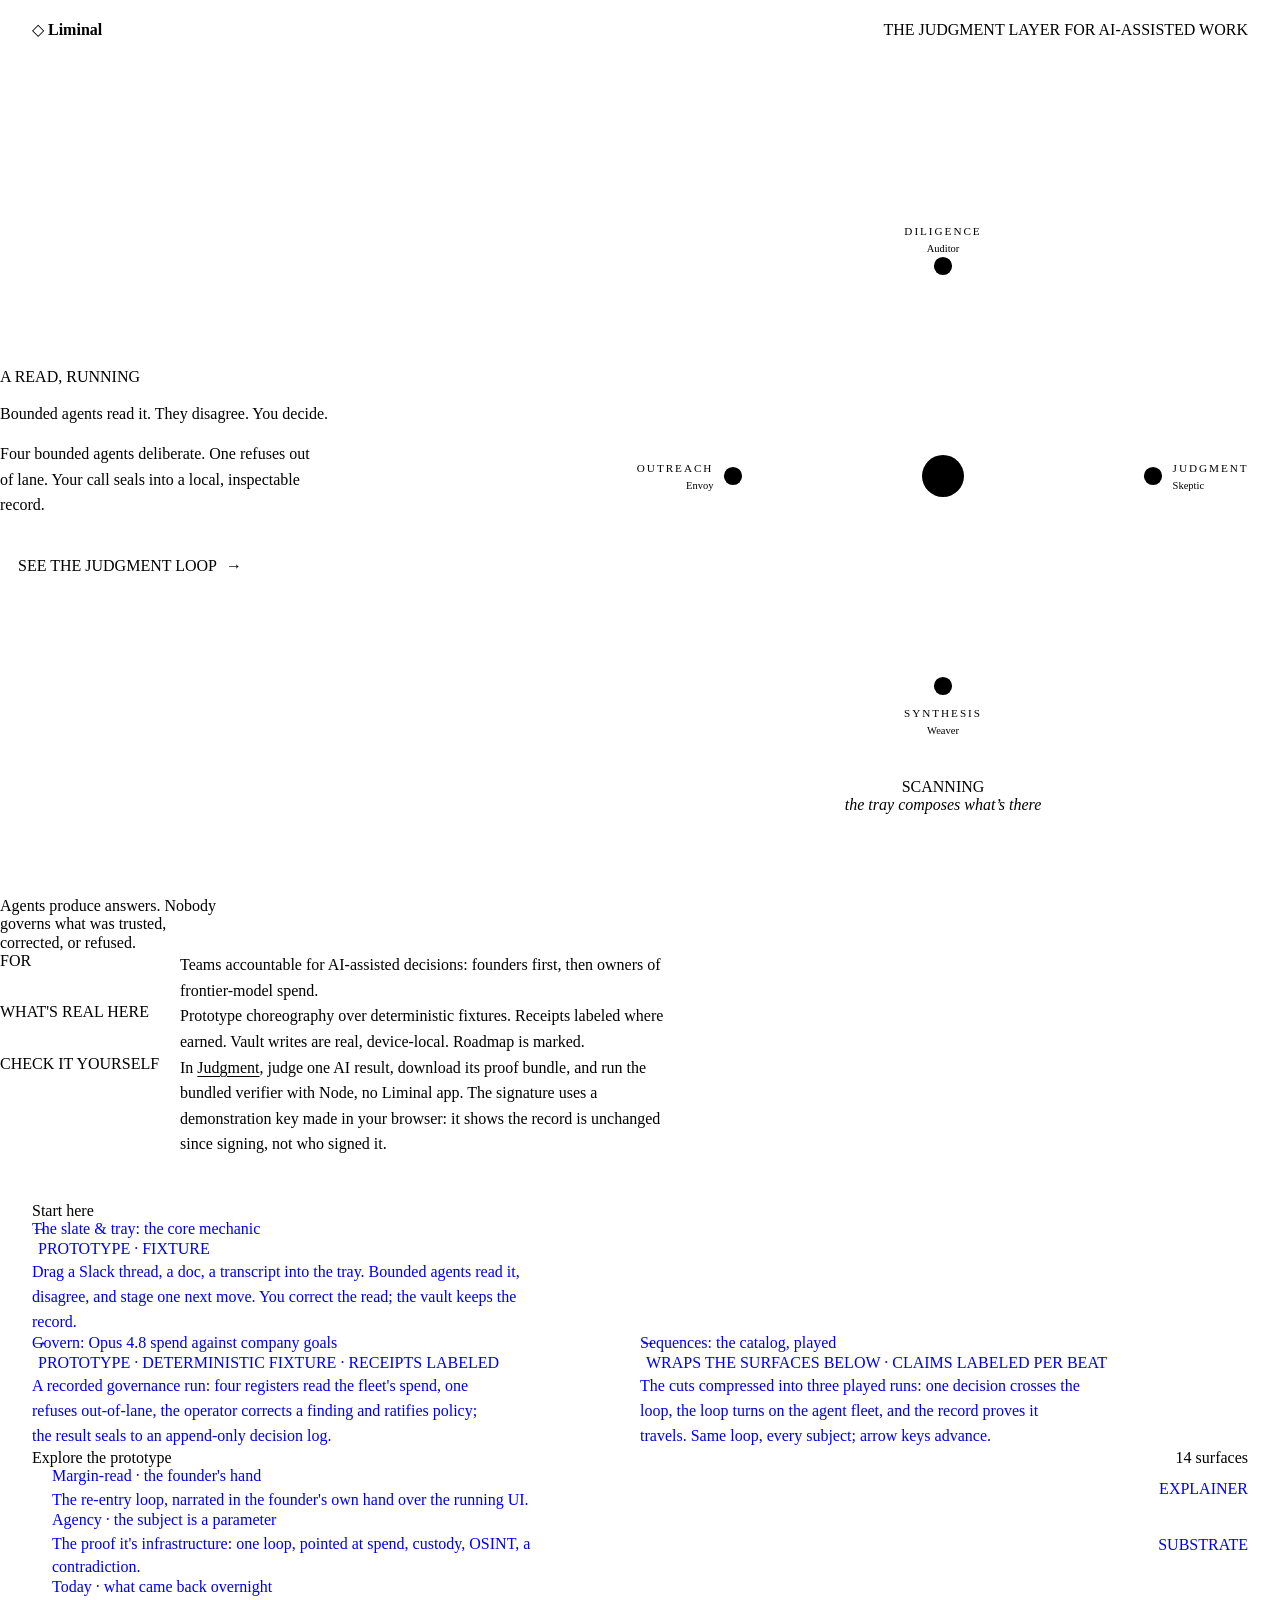
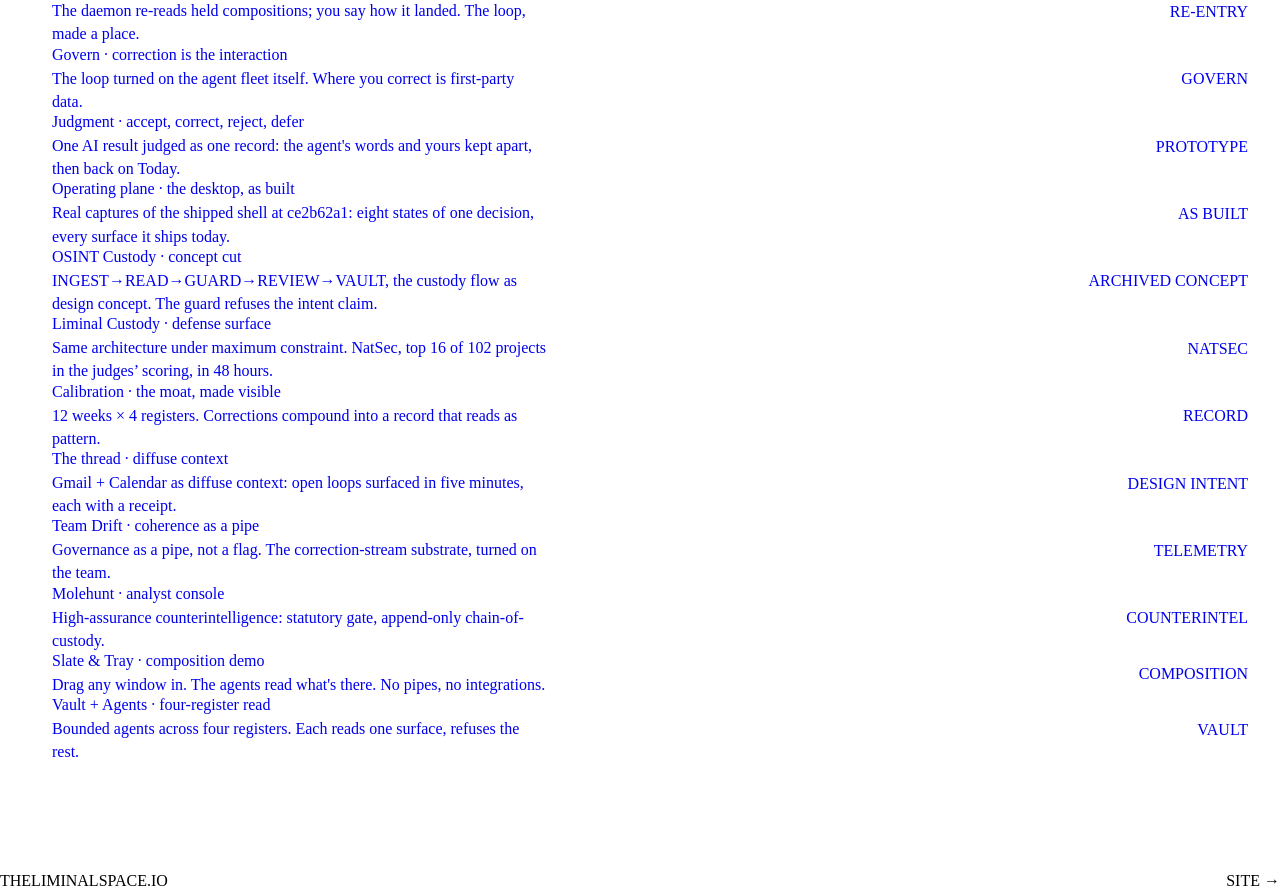
==== commit 9b061444: "Front door: a 'check it yourself' line for the signed record, plus landmarks and an accessible orbit" ====
--- a/index.html
+++ b/index.html
@@ -105,6 +105,9 @@
   .whatis dl{display:grid;grid-template-columns:minmax(0,180px) minmax(0,62ch);column-gap: var(--space-7);row-gap: var(--space-4);margin-top: var(--space-7)}
   .whatis dt{font-family:var(--mono);font-size: var(--fs-mono-xs);letter-spacing: var(--ls-mono);text-transform:uppercase;color:var(--text-faint);padding-top: var(--space-app-0-5)}
   .whatis dd{font-family:var(--sans);font-size: var(--fs-base);line-height:1.6;color:var(--text-mid)}
+  .whatis dd a{color:var(--text);text-decoration:underline;text-decoration-color:var(--hair-2);text-underline-offset:3px}
+  .whatis dd a:hover{text-decoration-color:var(--judgment)}
+  .whatis dd a:focus-visible,.cta:focus-visible,.tile:focus-visible,.row:focus-visible,footer a:focus-visible{outline:2px solid var(--ui-focus-ring);outline-offset:2px}
 
   /* START HERE · one featured path across the top, two secondary paths below:
      a 1 + 2 bento (exactly three cells for three paths). Each tile is tinted by the
@@ -155,7 +158,7 @@
 </style>
 </head>
 <body>
-<div class="top">
+<header class="top">
   <span class="n">◇ <b>Liminal</b></span>
   <!-- POSITIONING · "AI-assisted work" here is DELIBERATE and differs from cut 01,
        which says "founders directing AI agents". Founder ruled 2026-08-20: keep both,
@@ -165,8 +168,9 @@
        Do not "reconcile" these two lines in a consistency sweep, the divergence is
        the decision. See cuts/01-slate-tray.html for the matching note. -->
   <span class="meta">the judgment layer for AI-assisted work</span>
-</div>
-
+</header>
+
+<main>
 <section class="hero">
   <div class="thesis">
     <div class="kick">A read, running</div>
@@ -175,8 +179,8 @@
     <a class="cta" href="cuts/01-slate-tray.html">See the judgment loop <span class="a">→</span></a>
   </div>
 
-  <div class="orbit-wrap" id="wrap">
-    <svg class="orbit" viewBox="0 0 400 400" id="svg">
+  <div class="orbit-wrap" id="wrap" role="img" aria-label="Four agents, labelled Diligence, Judgment, Synthesis and Outreach, read the same input. Judgment refuses because the question is outside its lane; the rest converge, and the result is sealed into a local record you can inspect.">
+    <svg class="orbit" viewBox="0 0 400 400" id="svg" aria-hidden="true">
       <circle cx="200" cy="200" r="150" fill="none" stroke="var(--hair)" stroke-width="1"/>
       <circle cx="200" cy="200" r="96" fill="none" stroke="var(--hair)" stroke-width="1" stroke-dasharray="2 5"/>
       <!-- statically SEALED: a no-JS capture carries the complete loop story;
@@ -231,8 +235,8 @@
       <circle id="orb" cx="200" cy="200" r="15" fill="var(--frame-bg)" stroke="var(--clarity)" stroke-width="1.4" style="transition:stroke .5s"/>
       <text id="diamond" x="200" y="205" text-anchor="middle" font-size="15" fill="var(--clarity)" style="transition:fill .5s">◇</text>
     </svg>
-    <div class="artifact show" id="artifact"><span class="d">◇</span> sealed · packet in the vault</div>
-    <div class="caption"><div class="phase" id="phase">sealed</div><div class="line" id="line">the record stays inspectable</div></div>
+    <div class="artifact show" id="artifact" aria-hidden="true"><span class="d">◇</span> sealed · packet in the vault</div>
+    <div class="caption" aria-hidden="true"><div class="phase" id="phase">sealed</div><div class="line" id="line">the record stays inspectable</div></div>
   </div>
 </section>
 
@@ -243,6 +247,8 @@
     <dd>Teams accountable for AI-assisted decisions: founders first, then owners of frontier-model spend.</dd>
     <dt>What's real here</dt>
     <dd>Prototype choreography over deterministic fixtures. Receipts labeled where earned. Vault writes are real, device-local. Roadmap is marked.</dd>
+    <dt>Check it yourself</dt>
+    <dd>In <a href="cuts/13-judgment.html">Judgment</a>, judge one AI result, download its proof bundle, and run the bundled verifier with Node, no Liminal app. The signature uses a demonstration key made in your browser: it shows the record is unchanged since signing, not who signed it.</dd>
   </dl>
 </section>
 
@@ -296,6 +302,7 @@
     <a class="row" href="embed-vault-demo.html"><span class="dot" style="background:var(--diligence)"></span><span class="body"><span class="t">Vault + Agents · four-register read</span><span class="d">Bounded agents across four registers. Each reads one surface, refuses the rest.</span></span><span class="meta">vault</span></a>
   </div>
 </section>
+</main>
 
 <footer><span>theliminalspace.io</span><a href="https://theliminalspace.io">site →</a></footer>
 
